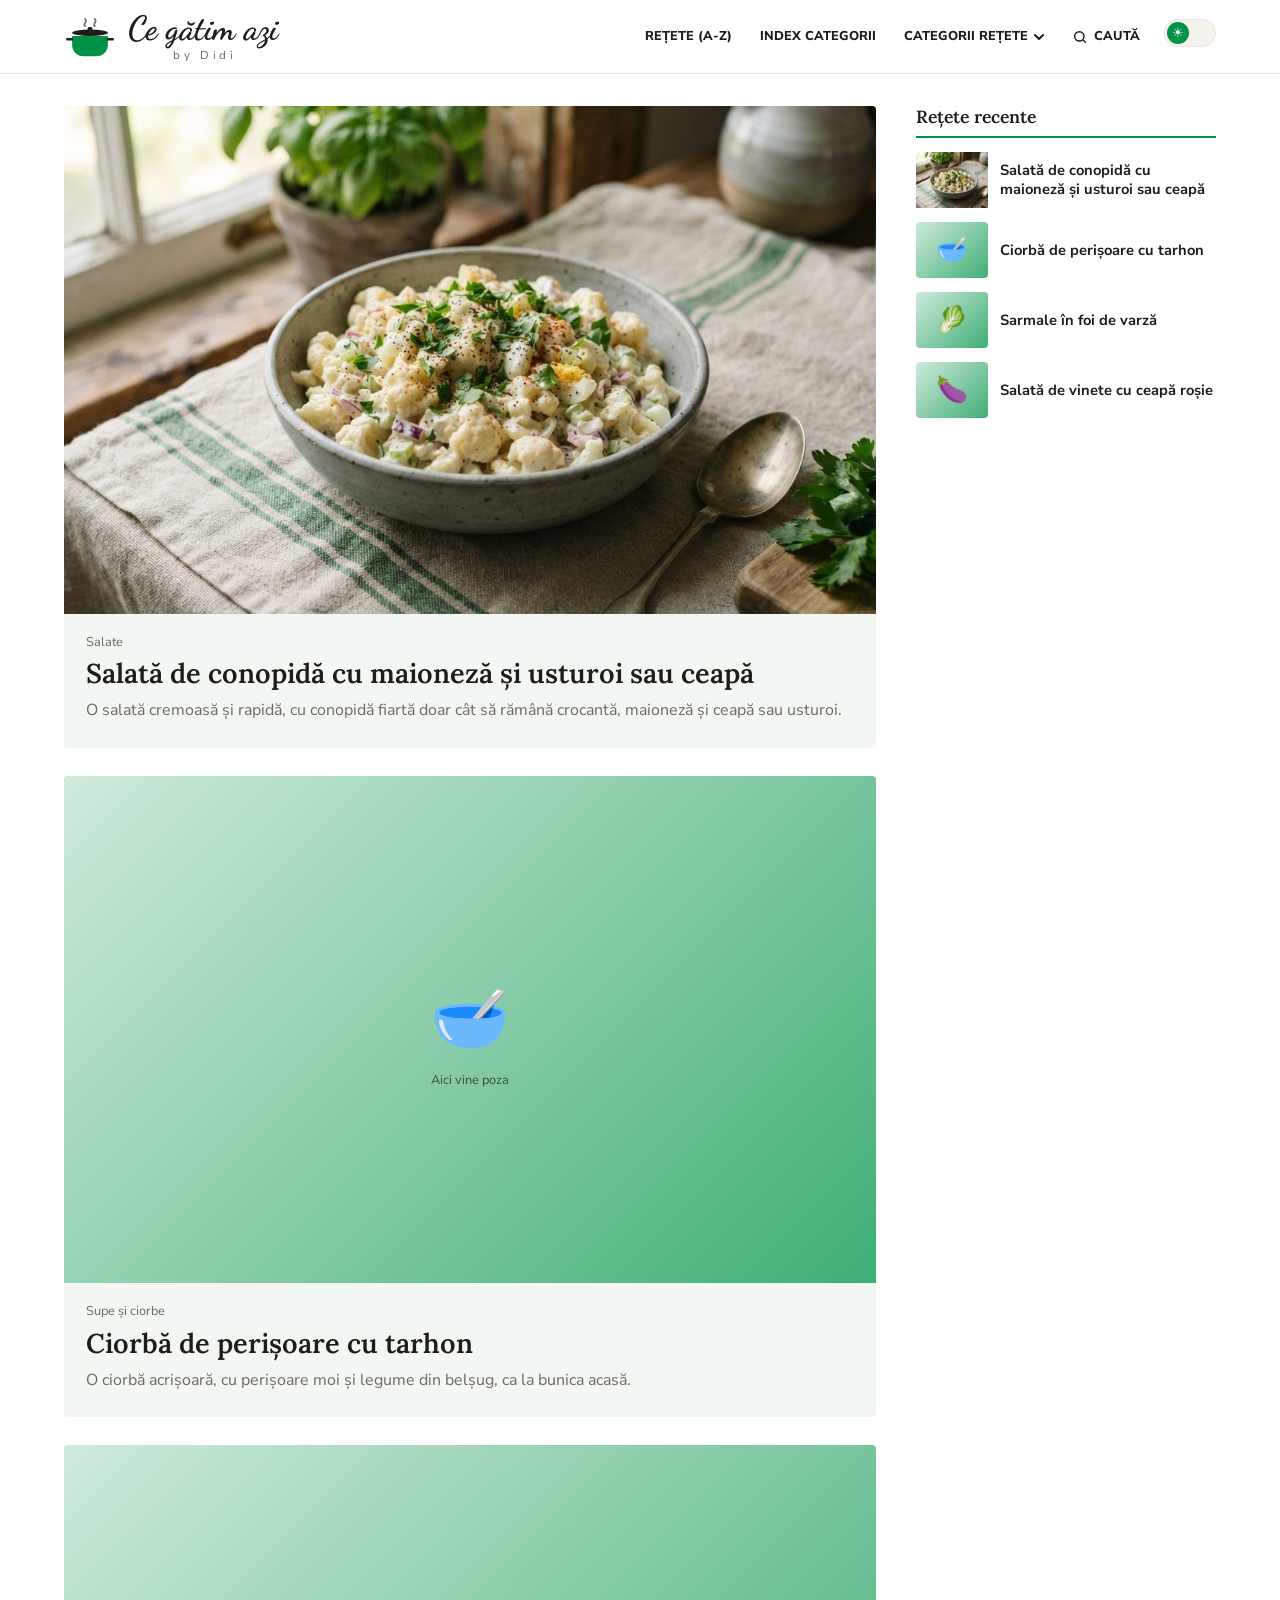
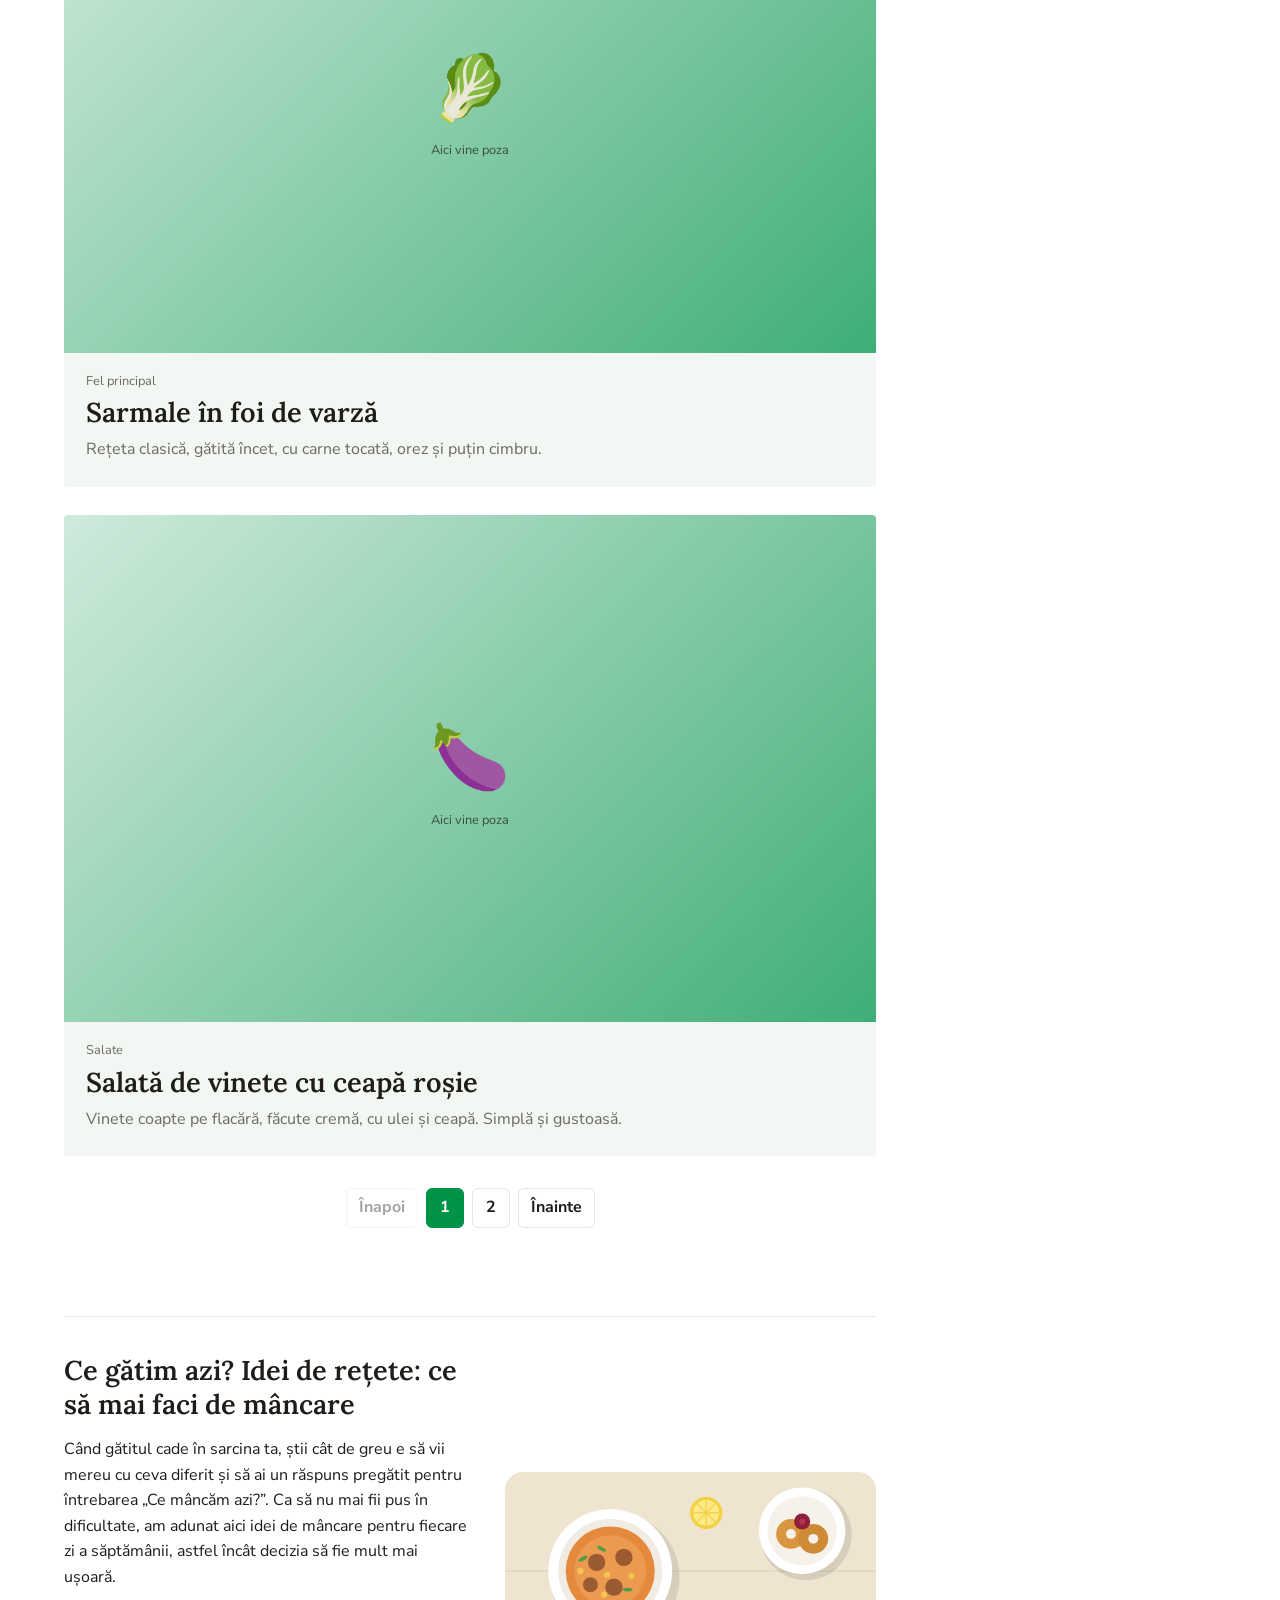
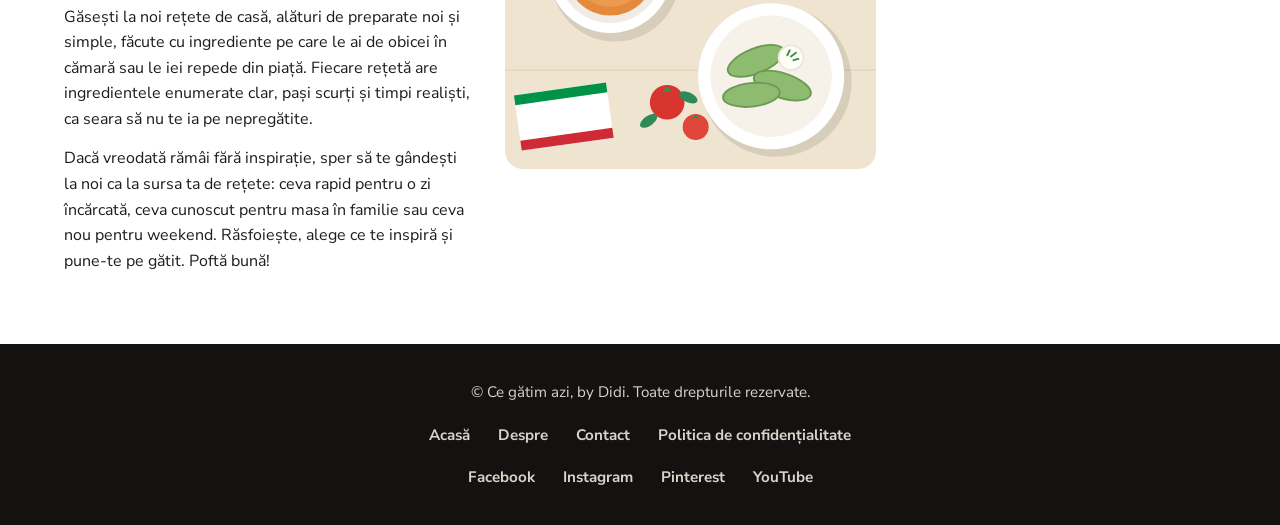
==== index.html @ f7c959ae "Add files via upload" ====
<!DOCTYPE html>
<html lang="ro">
<head>
<meta charset="utf-8">
<meta name="viewport" content="width=device-width, initial-scale=1, viewport-fit=cover">
<title>Ce gătim azi, by Didi</title>
<meta name="description" content="Rețete de casă, simple și gustoase, cu ingrediente clare și pași scurți. Ce gătim azi, by Didi.">
<!-- Google Analytics (GA4): la publicarea pe GitHub înlocuiește G-XXXXXXXXXX cu ID-ul tău și scoate comentariul.
<script async src="https://www.googletagmanager.com/gtag/js?id=G-XXXXXXXXXX"></script>
<script>window.dataLayer=window.dataLayer||[];function gtag(){dataLayer.push(arguments)}gtag('js',new Date());gtag('config','G-XXXXXXXXXX');</script>
-->
<link rel="preconnect" href="https://fonts.googleapis.com">
<link rel="preconnect" href="https://fonts.gstatic.com" crossorigin>
<link href="https://fonts.googleapis.com/css2?family=Dancing+Script:wght@700&family=Lora:wght@500;600&family=Nunito+Sans:wght@400;700;800&display=swap" rel="stylesheet">
<link rel="stylesheet" href="style.css">
</head>
<body>
<header class="site-header">
  <div class="bar">
    <a class="brand" href="#acasa" aria-label="Ce gătim azi, by Didi – acasă">
      <svg class="pot" viewBox="0 0 64 56" aria-hidden="true"><path d="M26 15c-4-3 4-5 0-9M38 15c-4-3 4-5 0-9" fill="none" stroke="var(--muted)" stroke-width="2" stroke-linecap="round"/><rect x="29" y="16" width="6" height="4" rx="2" fill="var(--ink)"/><ellipse cx="32" cy="23" rx="22" ry="4" fill="var(--ink)"/><path d="M10 27h44v11a14 14 0 0 1-14 14H24A14 14 0 0 1 10 38z" fill="var(--pot)"/><path d="M10 31H4M54 31h6" stroke="var(--ink)" stroke-width="3" stroke-linecap="round"/></svg>
      <span class="brand-text"><span class="brand-title">Ce gătim azi</span><span class="brand-by">by Didi</span></span>
    </a>
    <button class="menu-btn" id="menuBtn" aria-expanded="false" aria-controls="nav" aria-label="Deschide meniul"><svg viewBox="0 0 24 24" fill="none" stroke="currentColor" stroke-width="2" stroke-linecap="round"><path d="M4 7h16M4 12h16M4 17h16"/></svg></button>
    <nav class="nav" id="nav" aria-label="Meniu principal">
      <ul>
        <li><a href="#retete">Rețete (A-Z)</a></li>
        <li><a href="#index">Index categorii</a></li>
        <li class="has-sub">
          <button class="link" id="catBtn" aria-expanded="false" aria-controls="catSub">Categorii rețete <svg class="chev" viewBox="0 0 10 10" fill="none" stroke="currentColor" stroke-width="2" stroke-linecap="round" stroke-linejoin="round"><path d="M1 3l4 4 4-4"/></svg></button>
          <div class="sub" id="catSub"><a href="#supe">Supe și ciorbe</a><a href="#fel-principal">Fel principal</a><a href="#garnituri">Garnituri</a><a href="#salate">Salate</a><a href="#deserturi">Deserturi</a><a href="#aluaturi">Aluaturi</a></div>
        </li>
        <li><button class="link search-btn" id="searchBtn" aria-expanded="false" aria-controls="searchRow"><svg viewBox="0 0 24 24" fill="none" stroke="currentColor" stroke-width="2.2" stroke-linecap="round"><circle cx="11" cy="11" r="7"/><path d="M20 20l-3.5-3.5"/></svg>Caută</button></li>
        <li><button class="theme-btn" id="themeBtn" type="button" role="switch" aria-checked="false" aria-label="Mod întunecat"><span class="knob">☀</span></button></li>
      </ul>
    </nav>
  </div>
  <div class="search-row" id="searchRow"><form role="search" onsubmit="return false"><input type="search" id="q" placeholder="Caută o rețetă, de exemplu sarmale" aria-label="Caută o rețetă"><button type="submit">Caută</button></form></div>
</header>

<div class="wrap" id="wrap">
  <!-- INTRO -->
  <main class="view on" id="v-intro"><div>
    <section class='hero'>
      <div>
        <h2>Ce gătim azi? Idei de rețete: ce să mai faci de mâncare</h2>
        <p>Când gătitul cade în sarcina ta, știi cât de greu e să vii mereu cu ceva diferit și să ai un răspuns pregătit pentru întrebarea „Ce mâncăm azi?”. Ca să nu mai fii pus în dificultate, am adunat aici idei de mâncare pentru fiecare zi a săptămânii, astfel încât decizia să fie mult mai ușoară.</p>
        <p>Găsești la noi rețete de casă, alături de preparate noi și simple, făcute cu ingrediente pe care le ai de obicei în cămară sau le iei repede din piață. Fiecare rețetă are ingredientele enumerate clar, pași scurți și timpi realiști, ca seara să nu te ia pe nepregătite.</p>
        <p>Dacă vreodată rămâi fără inspirație, sper să te gândești la noi ca la sursa ta de rețete: ceva rapid pentru o zi încărcată, ceva cunoscut pentru masa în familie sau ceva nou pentru weekend. Răsfoiește, alege ce te inspiră și pune-te pe gătit. Poftă bună!</p>
      </div>
      <svg viewBox='0 0 600 480' role='img' aria-label='Ilustrație cu mâncare văzută de sus: ciorbă, sarmale, papanași, roșii și un șervet'>
        <rect width='600' height='480' rx='18' fill='#efe4d0'/>
        <path d='M0 160H600M0 320H600' stroke='#e2d4ba' stroke-width='2'/>
        <g transform='rotate(-8 95 395)'><rect x='20' y='350' width='150' height='90' rx='6' fill='#fff'/><rect x='20' y='350' width='150' height='16' fill='#009246'/><rect x='20' y='424' width='150' height='16' fill='#ce2b37'/></g>
        <circle cx='178' cy='170' r='104' fill='#0000001a'/><circle cx='170' cy='160' r='100' fill='#fff'/><circle cx='170' cy='160' r='84' fill='#f1ece3'/><circle cx='170' cy='160' r='72' fill='#e58a3c'/><circle cx='170' cy='160' r='58' fill='#ec9a4f'/>
        <g fill='#9a5b32'><circle cx='148' cy='146' r='14'/><circle cx='192' cy='138' r='14'/><circle cx='176' cy='186' r='14'/><circle cx='138' cy='182' r='12'/></g>
        <g fill='#f6c453'><circle cx='165' cy='166' r='5'/><circle cx='204' cy='168' r='5'/><circle cx='122' cy='160' r='5'/><circle cx='160' cy='198' r='5'/></g>
        <g fill='#4f9d4a'><ellipse cx='156' cy='124' rx='8' ry='3' transform='rotate(30 156 124)'/><ellipse cx='198' cy='190' rx='8' ry='3'/><ellipse cx='126' cy='140' rx='8' ry='3' transform='rotate(-30 126 140)'/></g>
        <circle cx='438' cy='338' r='122' fill='#0000001a'/><circle cx='430' cy='330' r='118' fill='#fff'/><circle cx='430' cy='330' r='98' fill='#f6f2ea'/>
        <g stroke='#6c9a54' stroke-width='3' fill='#8dbb70'><ellipse cx='405' cy='305' rx='48' ry='20' transform='rotate(-22 405 305)'/><ellipse cx='448' cy='345' rx='48' ry='20' transform='rotate(18 448 345)'/><ellipse cx='398' cy='360' rx='46' ry='19' transform='rotate(-6 398 360)'/></g>
        <circle cx='462' cy='300' r='20' fill='#fffdf7' stroke='#ece6da' stroke-width='3'/><path d='M456 296l4-8M462 298l8-6M466 304l8-2' stroke='#3d8b4a' stroke-width='3' stroke-linecap='round'/>
        <circle cx='486' cy='101' r='74' fill='#0000001a'/><circle cx='480' cy='95' r='70' fill='#fff'/><circle cx='480' cy='95' r='56' fill='#f6f2ea'/>
        <circle cx='462' cy='100' r='24' fill='#d9953f'/><circle cx='462' cy='100' r='8' fill='#f6f2ea'/><circle cx='498' cy='108' r='24' fill='#cf8a35'/><circle cx='498' cy='108' r='8' fill='#f6f2ea'/><circle cx='480' cy='80' r='13' fill='#8c1f3a'/><circle cx='480' cy='80' r='5' fill='#b0334f'/>
        <circle cx='325' cy='66' r='26' fill='#f4d03f'/><circle cx='325' cy='66' r='21' fill='#fbe98a'/><path d='M325 45v42M304 66h42M310 51l30 30M340 51l-30 30' stroke='#f4d03f' stroke-width='2'/>
        <circle cx='262' cy='372' r='28' fill='#d8352f'/><path d='M262 346l-8 10 8-2 8 2z' fill='#3d8b4a'/><circle cx='308' cy='412' r='21' fill='#e0463a'/><path d='M308 391l-6 8 6-2 6 2z' fill='#3d8b4a'/>
        <g fill='#2e8b57'><ellipse cx='232' cy='402' rx='16' ry='8' transform='rotate(-35 232 402)'/><ellipse cx='296' cy='364' rx='16' ry='8' transform='rotate(25 296 364)'/></g>
      </svg>
    </section>
    </div></main>

  <!-- LISTA REȚETE -->
  <main class="view" id="v-home"><div>
    <div class="cards" id="p1">
      <a class="card" href="#reteta"><div class="ph photo"><img src="img/salata-de-conopida-cu-maioneza.jpg" loading="lazy" alt="Salată de conopidă cu maioneză într-un bol ceramic, cu pătrunjel deasupra" width="1200" height="655"></div><div class="card-body"><p class="cat">Salate</p><h2>Salată de conopidă cu maioneză și usturoi sau ceapă</h2><p class="ex">O salată cremoasă și rapidă, cu conopidă fiartă doar cât să rămână crocantă, maioneză și ceapă sau usturoi.</p></div></a>
      <a class="card" href="#reteta"><div class="ph"><div>🥣<small>Aici vine poza</small></div></div><div class="card-body"><p class="cat">Supe și ciorbe</p><h2>Ciorbă de perișoare cu tarhon</h2><p class="ex">O ciorbă acrișoară, cu perișoare moi și legume din belșug, ca la bunica acasă.</p></div></a>
      <a class="card" href="#reteta"><div class="ph"><div>🥬<small>Aici vine poza</small></div></div><div class="card-body"><p class="cat">Fel principal</p><h2>Sarmale în foi de varză</h2><p class="ex">Rețeta clasică, gătită încet, cu carne tocată, orez și puțin cimbru.</p></div></a>
      <a class="card" href="#reteta"><div class="ph"><div>🍆<small>Aici vine poza</small></div></div><div class="card-body"><p class="cat">Salate</p><h2>Salată de vinete cu ceapă roșie</h2><p class="ex">Vinete coapte pe flacără, făcute cremă, cu ulei și ceapă. Simplă și gustoasă.</p></div></a>
    </div>
    <div class="cards" id="p2" hidden>
      <a class="card" href="#reteta"><div class="ph"><div>🍗<small>Aici vine poza</small></div></div><div class="card-body"><p class="cat">Fel principal</p><h2>Tocăniță de pui cu mămăliguță</h2><p class="ex">Pui fraged într-un sos gros cu ceapă și boia, servit cu mămăligă fierbinte.</p></div></a>
      <a class="card" href="#reteta"><div class="ph"><div>🎃<small>Aici vine poza</small></div></div><div class="card-body"><p class="cat">Supe și ciorbe</p><h2>Supă cremă de dovleac</h2><p class="ex">O supă fină, aurie, gata în 30 de minute, perfectă pentru zilele reci.</p></div></a>
      <a class="card" href="#reteta"><div class="ph"><div>🥔<small>Aici vine poza</small></div></div><div class="card-body"><p class="cat">Garnituri</p><h2>Cartofi la cuptor cu rozmarin</h2><p class="ex">Crocanți pe margini, moi în mijloc, cu usturoi și rozmarin proaspăt.</p></div></a>
      <a class="card" href="#reteta"><div class="ph"><div>🥧<small>Aici vine poza</small></div></div><div class="card-body"><p class="cat">Aluaturi</p><h2>Plăcintă cu mere și scorțișoară</h2><p class="ex">Aluat fraged și umplutură de mere parfumată, bună și caldă, și rece.</p></div></a>
    </div>
    <nav class="pager" id="pager" aria-label="Pagini"><button type="button" data-p="prev">Înapoi</button><button type="button" data-p="1" aria-current="page">1</button><button type="button" data-p="2">2</button><button type="button" data-p="next">Înainte</button></nav>
    </div>
  </main>

  <!-- RETETA -->
  <article class="view post" id="v-post">
    <div>
      <div class="crumbs"><a href="#acasa">Acasă</a> &rsaquo; <a href="#salate">Salate</a> &rsaquo; Salată de conopidă</div>
      <h1>Salată de conopidă cu maioneză și usturoi sau ceapă</h1>
      <figure><img src="img/salata-de-conopida-cu-maioneza.jpg" loading="lazy" alt="Salată de conopidă cu maioneză într-un bol ceramic, cu pătrunjel deasupra" width="1200" height="655"></figure>
      <p>Salata de conopidă cu maioneză e o gustare rece simplă, care se face repede din puține ingrediente și merge de la masa de zi cu zi până la cea de sărbătoare. Secretul stă într-un singur lucru: conopida se fierbe foarte puțin, ca să rămână ușor crocantă, nu moale și apoasă.</p>
      <dl class="facts">
        <div><dt>Preparare</dt><dd>15 minute</dd></div><div><dt>Gătire</dt><dd>4 minute</dd></div><div><dt>Timp total</dt><dd>20 minute</dd></div>
        <div><dt>Categorie</dt><dd>Salate</dd></div><div><dt>Bucătărie</dt><dd>Românească</dd></div><div><dt>Servire</dt><dd>6 porții</dd></div>
      </dl>
      <h2>Ingrediente pentru salata de conopidă</h2>
      <ul class="ing">
        <li><label><input type="checkbox"><span>1 conopidă medie (aproximativ 700 g)</span></label></li>
        <li><label><input type="checkbox"><span>1 ceapă roșie, sau 2-3 fire de ceapă verde, sau 2-3 căței de usturoi</span></label></li>
        <li><label><input type="checkbox"><span>2 linguri de smântână sau iaurt grecesc (opțional)</span></label></li>
        <li><label><input type="checkbox"><span>verdeață proaspătă pentru decor (pătrunjel, mărar sau arpagic)</span></label></li>
        <li><label><input type="checkbox"><span>2 lingurițe de sare pentru apa de fiert</span></label></li>
      </ul>
      <h3>Pentru maioneza de casă (aproximativ 3 linguri bune)</h3>
      <ul class="ing">
        <li><label><input type="checkbox"><span>2 gălbenușuri la temperatura camerei</span></label></li>
        <li><label><input type="checkbox"><span>2 lingurițe de muștar</span></label></li>
        <li><label><input type="checkbox"><span>150 ml de ulei</span></label></li>
        <li><label><input type="checkbox"><span>sare și piper, după gust</span></label></li>
      </ul>
      <h2>Mod de preparare</h2>
      <h3>Pregătirea conopidei</h3>
      <ol class="steps">
        <li>Împarte conopida în buchețele mici. Taie frunzele și partea lemnoasă a cotorului, apoi spală bine buchețelele sub jet de apă rece și scurge-le. Verifică printre ele, pentru că uneori se ascund insecte mici.</li>
        <li>Pune la fiert 2 litri de apă cu sarea într-o oală de aproximativ 3 litri. Când apa clocotește, adaugă conopida și fierbe-o exact 4 minute, nu mai mult.</li>
        <li>Mută imediat buchețelele într-un vas cu apă rece și câteva cuburi de gheață, ca să se oprească gătirea. După aproximativ 5 minute, scurge-le bine într-o strecurătoare. Înainte de a face salata, conopida trebuie să fie rece și bine scursă.</li>
      </ol>
      <figure><img src="img/conopida-curatata-in-bol.jpg" loading="lazy" alt="Buchețele de conopidă curățate, într-un bol ceramic" width="1200" height="805"></figure>
      <h3>Sosul și asamblarea</h3>
      <ol class="steps" start="4">
        <li>Dacă faci maioneza acasă, bate gălbenușurile cu muștarul, sare și piper. Adaugă uleiul într-un fir foarte subțire, amestecând continuu, până când sosul se leagă și devine cremos.</li>
        <li>Toacă mărunt ceapa sau usturoiul și verdeața. Amestecă maioneza cu smântâna sau iaurtul și cu ceapa ori usturoiul.</li>
        <li>Pune conopida într-un bol, adaugă sosul și amestecă ușor. Gustă și potrivește de sare și piper. Dacă preferi o textură mai fină, strivește câteva buchețele cu furculița.</li>
        <li>Presară verdeață deasupra și lasă salata la rece cel puțin 30 de minute înainte de servire.</li>
      </ol>
      <figure><img src="img/salata-de-conopida-pe-paine-neagra.jpg" loading="lazy" alt="Felii de pâine neagră cu salată de conopidă cu maioneză și pătrunjel, lângă bolul cu conopidă" width="1200" height="805"></figure>
      <h2>Sfaturi</h2>
      <ul class="tips">
        <li>Conopida are un gust pronunțat. Dacă vrei o salată mai blândă, adaugă câțiva cartofi fierți și mărunțiți.</li>
        <li>Ceapa roșie merge bine iarna, ceapa verde primăvara, iar usturoiul dă un gust mai intens.</li>
        <li>Smântâna sau iaurtul grecesc fac sosul mai ușor și mai proaspăt.</li>
        <li>Poți găti conopida și la aburi, aproximativ 7 minute, apoi o răcești la fel.</li>
        <li>Păstreaz-o la frigider, într-un vas acoperit, cel mult 2 zile.</li>
      </ul>
      <div class="share share-end"><span>Distribuie rețeta</span><a class="btn" href="#reteta" data-s="fb" target="_blank" rel="noopener">Facebook</a><a class="btn" href="#reteta" data-s="x" target="_blank" rel="noopener">X</a><a class="btn" href="#reteta" data-s="pin" target="_blank" rel="noopener">Pinterest</a><a class="btn" href="#reteta" data-s="wa" target="_blank" rel="noopener">WhatsApp</a><button class="btn" type="button" id="copyBtn">Copiază linkul</button><button class="btn" type="button" onclick="window.print()">Printează</button></div>
      <nav class="pn" aria-label="Rețete vecine"><a href="#reteta"><span class="t">🥣</span><span><small>Anterioară</small><b>Ciorbă de perișoare cu tarhon</b></span></a><a class="nx" href="#reteta"><span><small>Următoarea</small><b>Sarmale în foi de varăz</b></span><span class="t">🥬</span></a></nav>
    </div>
  </article>

  <aside aria-label="Rețete recente">
    <h3>Rețete recente</h3>
    <a class="recent" href="#reteta"><span class="t"><img src="img/salata-de-conopida-cu-maioneza.jpg" loading="lazy" alt="Salată de conopidă cu maioneză într-un bol ceramic, cu pătrunjel deasupra" width="1200" height="655"></span><b>Salată de conopidă cu maioneză și usturoi sau ceapă</b></a>
    <a class="recent" href="#reteta"><span class="t">🥣</span><b>Ciorbă de perișoare cu tarhon</b></a>
    <a class="recent" href="#reteta"><span class="t">🥬</span><b>Sarmale în foi de varză</b></a>
    <a class="recent" href="#reteta"><span class="t">🍆</span><b>Salată de vinete cu ceapă roșie</b></a>
  </aside>
</div>

<footer class="foot">
  <p>© Ce gătim azi, by Didi. Toate drepturile rezervate.</p>
  <nav aria-label="Linkuri footer"><a href="#acasa">Acasă</a><a href="#despre">Despre</a><a href="#contact">Contact</a><a href="#confidentialitate">Politica de confidențialitate</a></nav>
  <nav class="social" aria-label="Rețele sociale"><a href="https://www.facebook.com/" target="_blank" rel="noopener">Facebook</a><a href="https://www.instagram.com/" target="_blank" rel="noopener">Instagram</a><a href="https://www.pinterest.com/" target="_blank" rel="noopener">Pinterest</a><a href="https://www.youtube.com/" target="_blank" rel="noopener">YouTube</a></nav>
</footer>

<script src="app.js" defer></script>
</body>
</html>
---- style.css ----
:root{--bg:#fff;--ink:#1f1c19;--muted:#6f6962;--line:#e9e4dd;--pot:#009246;--on-pot:#ffffff;--hover:#f6f2ec;--card:#f2f7f3;--foot:#141210;--footink:#d9d3cb;color-scheme:light;box-sizing:border-box;padding-top:env(safe-area-inset-top,0px);padding-bottom:env(safe-area-inset-bottom,0px)}
@media (prefers-color-scheme:dark){:root:not([data-theme="light"]){--bg:#171513;--ink:#f1ece5;--muted:#a39c93;--line:#2e2a26;--pot:#2fbf74;--on-pot:#0b1f14;--hover:#221f1c;--card:#211e1b;--foot:#0e0d0c;color-scheme:dark}}
:root[data-theme="dark"]{--bg:#171513;--ink:#f1ece5;--muted:#a39c93;--line:#2e2a26;--pot:#2fbf74;--on-pot:#0b1f14;--hover:#221f1c;--card:#211e1b;--foot:#0e0d0c;color-scheme:dark}
html{scroll-padding-top:env(safe-area-inset-top,0px)}
*,*::before,*::after{box-sizing:inherit}
body{margin:0;background:var(--bg);color:var(--ink);font-family:"Nunito Sans",system-ui,-apple-system,"Segoe UI",Roboto,sans-serif;line-height:1.6}
body::before{content:"";position:fixed;inset:0 0 auto;height:env(safe-area-inset-top,0px);background:var(--bg);z-index:10}
a{color:inherit}
:focus-visible{outline:2px solid var(--pot);outline-offset:2px}
.site-header{position:sticky;top:env(safe-area-inset-top,0px);z-index:20;background:var(--bg);border-bottom:1px solid var(--line)}
.bar{max-width:1200px;margin:0 auto;padding:12px 24px;display:flex;align-items:center;justify-content:space-between;gap:24px}
.brand{display:flex;align-items:center;gap:12px;text-decoration:none}
.pot{width:52px;height:auto;flex:none}
.brand-text{display:flex;flex-direction:column;align-items:center;line-height:1}
.brand-title{font-family:"Dancing Script","Brush Script MT",cursive;font-weight:700;font-size:2.1rem}
.brand-by{font-size:.72rem;letter-spacing:.32em;color:var(--muted);margin-top:4px;padding-left:.32em}
.nav{display:flex;align-items:center}
.nav ul{list-style:none;margin:0;padding:0;display:flex;align-items:center;gap:4px}
.nav a,.nav button.link{font:inherit;font-weight:800;font-size:.8rem;text-transform:uppercase;color:var(--ink);background:none;border:0;cursor:pointer;text-decoration:none;padding:10px 12px;border-radius:6px;display:inline-flex;align-items:center;gap:6px}
.nav a:hover,.nav button.link:hover{background:var(--hover)}
.chev{width:10px;height:10px}
[aria-expanded="true"]>.chev{transform:rotate(180deg)}
.has-sub{position:relative}
.sub{position:absolute;top:calc(100% + 6px);left:0;min-width:220px;background:var(--bg);border:1px solid var(--line);border-radius:8px;padding:6px;box-shadow:0 8px 24px rgba(0,0,0,.12);display:none}
.sub.open{display:block}
.sub a{display:flex;text-transform:none;font-weight:700;font-size:.95rem;width:100%}
.search-btn svg{width:16px;height:16px}
.theme-btn{position:relative;width:52px;height:28px;padding:0;margin-left:8px;border-radius:14px;border:1px solid var(--line);background:var(--hover);cursor:pointer}
.theme-btn .knob{position:absolute;top:2px;left:2px;width:22px;height:22px;border-radius:50%;background:var(--pot);color:var(--on-pot);font-size:13px;line-height:22px;text-align:center;transition:transform .15s ease}
.theme-btn[aria-checked="true"] .knob{transform:translateX(24px)}
@media (prefers-reduced-motion:reduce){.theme-btn .knob{transition:none}}
.menu-btn{display:none;background:none;border:1px solid var(--line);border-radius:8px;padding:9px 10px;cursor:pointer;color:var(--ink)}
.menu-btn svg{width:22px;height:22px;display:block}
.search-row{display:none;border-top:1px solid var(--line)}
.search-row.open{display:block}
.search-row form{max-width:1200px;margin:0 auto;padding:12px 24px;display:flex;gap:10px}
.search-row input{flex:1;font:inherit;padding:11px 14px;border:1px solid var(--line);border-radius:8px;background:var(--bg);color:var(--ink)}
.search-row button{font:inherit;font-weight:800;border:0;border-radius:8px;padding:0 18px;background:var(--pot);color:var(--on-pot);cursor:pointer}

.wrap{max-width:1200px;margin:0 auto;padding:32px 24px 56px;display:grid;grid-template-columns:minmax(0,1fr) 300px;gap:40px}
.view{display:none}.view.on{display:contents}
h1,h2,h3{font-family:Lora,Georgia,serif;font-weight:600;line-height:1.25}
.cards{display:flex;flex-direction:column;gap:28px}
.card{background:var(--card);border-radius:4px;overflow:hidden;text-decoration:none;display:block}
.ph{aspect-ratio:16/10;display:grid;place-items:center;font-size:4rem;background:linear-gradient(135deg,#cfeadb,#3fae76)}
.ph small{display:block;font-size:.8rem;color:#1f1c19;text-align:center;opacity:.7}
.card-body{padding:18px 22px 24px}
.cat{font-size:.8rem;color:var(--muted);margin:0}
.card h2{font-size:1.7rem;margin:4px 0 8px}
.card p.ex{margin:0;color:var(--muted)}
.pager{display:flex;gap:8px;justify-content:center;margin-top:8px}
.pager{margin-top:32px}
.pager button{font:inherit;font-weight:700;min-width:38px;padding:6px 12px;border:1px solid var(--line);background:var(--bg);color:var(--ink);border-radius:6px;cursor:pointer}
.pager button:hover:not(:disabled){background:var(--hover)}
.pager button[aria-current="page"]{background:var(--pot);color:var(--on-pot);border-color:var(--pot)}
.pager button:disabled{opacity:.4;cursor:default}
.cards[hidden]{display:none}

aside h3{font-size:1.1rem;margin:0 0 14px;padding-bottom:8px;border-bottom:2px solid var(--pot)}
.recent{display:flex;gap:12px;align-items:center;text-decoration:none;margin-bottom:14px}
.recent .t{width:72px;height:56px;flex:none;border-radius:4px;display:grid;place-items:center;font-size:1.6rem;background:linear-gradient(135deg,#cfeadb,#3fae76)}
.recent b{font-size:.92rem;line-height:1.3}

#v-home>div{grid-column:1;grid-row:1}#v-intro>div{grid-column:1;grid-row:2}aside{grid-column:2;grid-row:1/span 2}
.hero{display:grid;grid-template-columns:1.1fr 1fr;gap:32px;align-items:center;border-top:1px solid var(--line);padding-top:36px;margin-top:48px}
.hero h2{font-size:1.7rem;margin:0 0 16px}
.hero p{max-width:62ch;margin:0 0 14px}
.hero .lead{font-size:1.15rem}
.hero svg{width:100%;height:auto;display:block;border-radius:18px}
.hero .btn{padding:11px 20px;font-size:.95rem;margin-top:6px}
@media (max-width:900px){.hero{grid-template-columns:1fr}aside{grid-column:1;grid-row:auto}}
.shot{aspect-ratio:3/2;background:var(--hover);border:1px dashed var(--line);border-radius:6px;display:grid;place-items:center;color:var(--muted);font-size:.9rem;text-align:center;padding:16px}
.shot.wide{aspect-ratio:16/10}
.post figure{margin:22px 0}
.post figcaption{font-size:.85rem;color:var(--muted);margin-top:6px}
.tips{padding-left:20px}.tips li{margin:8px 0}
.post figure img{width:100%;height:auto;display:block;border-radius:6px}
.ph.photo{display:block;background:none}.ph.photo img,.recent .t img{width:100%;height:100%;object-fit:cover;display:block}
.crumbs{font-size:.8rem;color:var(--muted);margin-bottom:12px}
.crumbs a{text-decoration:none}
.post h1{font-size:2rem;margin:0 0 18px}
.share{display:flex;flex-wrap:wrap;align-items:center;gap:8px;margin:18px 0}
.share span{font-weight:800;font-size:.8rem;margin-right:4px}
.btn{font:inherit;font-weight:700;font-size:.85rem;border:1px solid var(--line);background:var(--bg);color:var(--ink);padding:7px 12px;border-radius:6px;cursor:pointer}
.btn:hover{background:var(--hover)}
.btn.main{background:var(--pot);border-color:var(--pot);color:var(--on-pot)}
a.btn{text-decoration:none;display:inline-block}
.share-end{border-top:1px solid var(--line);padding-top:24px;margin-top:36px}
.pn{display:flex;justify-content:space-between;gap:16px;border-top:1px solid var(--line);border-bottom:1px solid var(--line);padding:20px 0;margin-top:20px}
.pn a{display:flex;align-items:center;gap:14px;text-decoration:none;min-width:0;flex:1}
.pn .nx{justify-content:flex-end;text-align:right}
.pn small{display:block;font-size:.8rem;color:var(--muted);font-weight:800}
.pn b{font-family:Lora,Georgia,serif;font-weight:500;font-size:.95rem;line-height:1.3}
.pn .t{width:74px;height:74px;flex:none;border-radius:4px;display:grid;place-items:center;font-size:1.8rem;background:linear-gradient(135deg,#cfeadb,#3fae76)}
@media (max-width:560px){.pn{flex-direction:column}.pn .nx{justify-content:flex-start;text-align:left;flex-direction:row-reverse}}
.facts{display:grid;grid-template-columns:repeat(3,1fr);gap:16px 12px;border:1px solid var(--line);border-radius:8px;padding:20px;margin:24px 0;text-align:center}
.facts dt{font-size:.75rem;color:var(--muted)}
.facts dd{margin:2px 0 0;font-weight:800}
.post h2{font-size:1.3rem;margin:32px 0 12px}
.post h3{font-size:1.05rem;margin:20px 0 8px}
.ing{list-style:none;padding:0;margin:0}
.ing li{margin:6px 0}
.ing input{margin-right:8px;accent-color:var(--pot)}
.ing input:checked+span{text-decoration:line-through;color:var(--muted)}
.steps{padding-left:22px}.steps li{margin:10px 0}
.nutri{border:1px solid var(--line);border-radius:6px;padding:12px 16px;font-size:.9rem;color:var(--muted)}

.foot{background:var(--foot);color:var(--footink);text-align:center;padding:36px 24px calc(36px + env(safe-area-inset-bottom,0px))}
.foot p{margin:0 0 18px;font-size:.95rem}
.foot nav{display:flex;flex-wrap:wrap;justify-content:center;gap:12px 28px;margin-bottom:18px}
.foot nav a{font-weight:700;text-decoration:none;font-size:.95rem}
.foot nav a:hover{color:var(--pot)}
.foot .social{margin-bottom:0}

@media (max-width:900px){
.menu-btn{display:block}
.nav{display:none;position:absolute;left:0;right:0;top:100%;background:var(--bg);border-bottom:1px solid var(--line);padding:8px 16px 16px;flex-direction:column;align-items:stretch}
.nav.open{display:flex}.nav ul{flex-direction:column;align-items:stretch}
.nav a,.nav button.link{width:100%;justify-content:space-between;padding:14px 10px}
.sub{position:static;box-shadow:none;border:0;padding:0 0 0 12px}
.brand-title{font-size:1.8rem}.pot{width:44px}
.wrap{grid-template-columns:1fr}
.facts{grid-template-columns:repeat(2,1fr)}
}
@media print{.site-header,.foot,aside,.share,.pn{display:none}.wrap{display:block}}
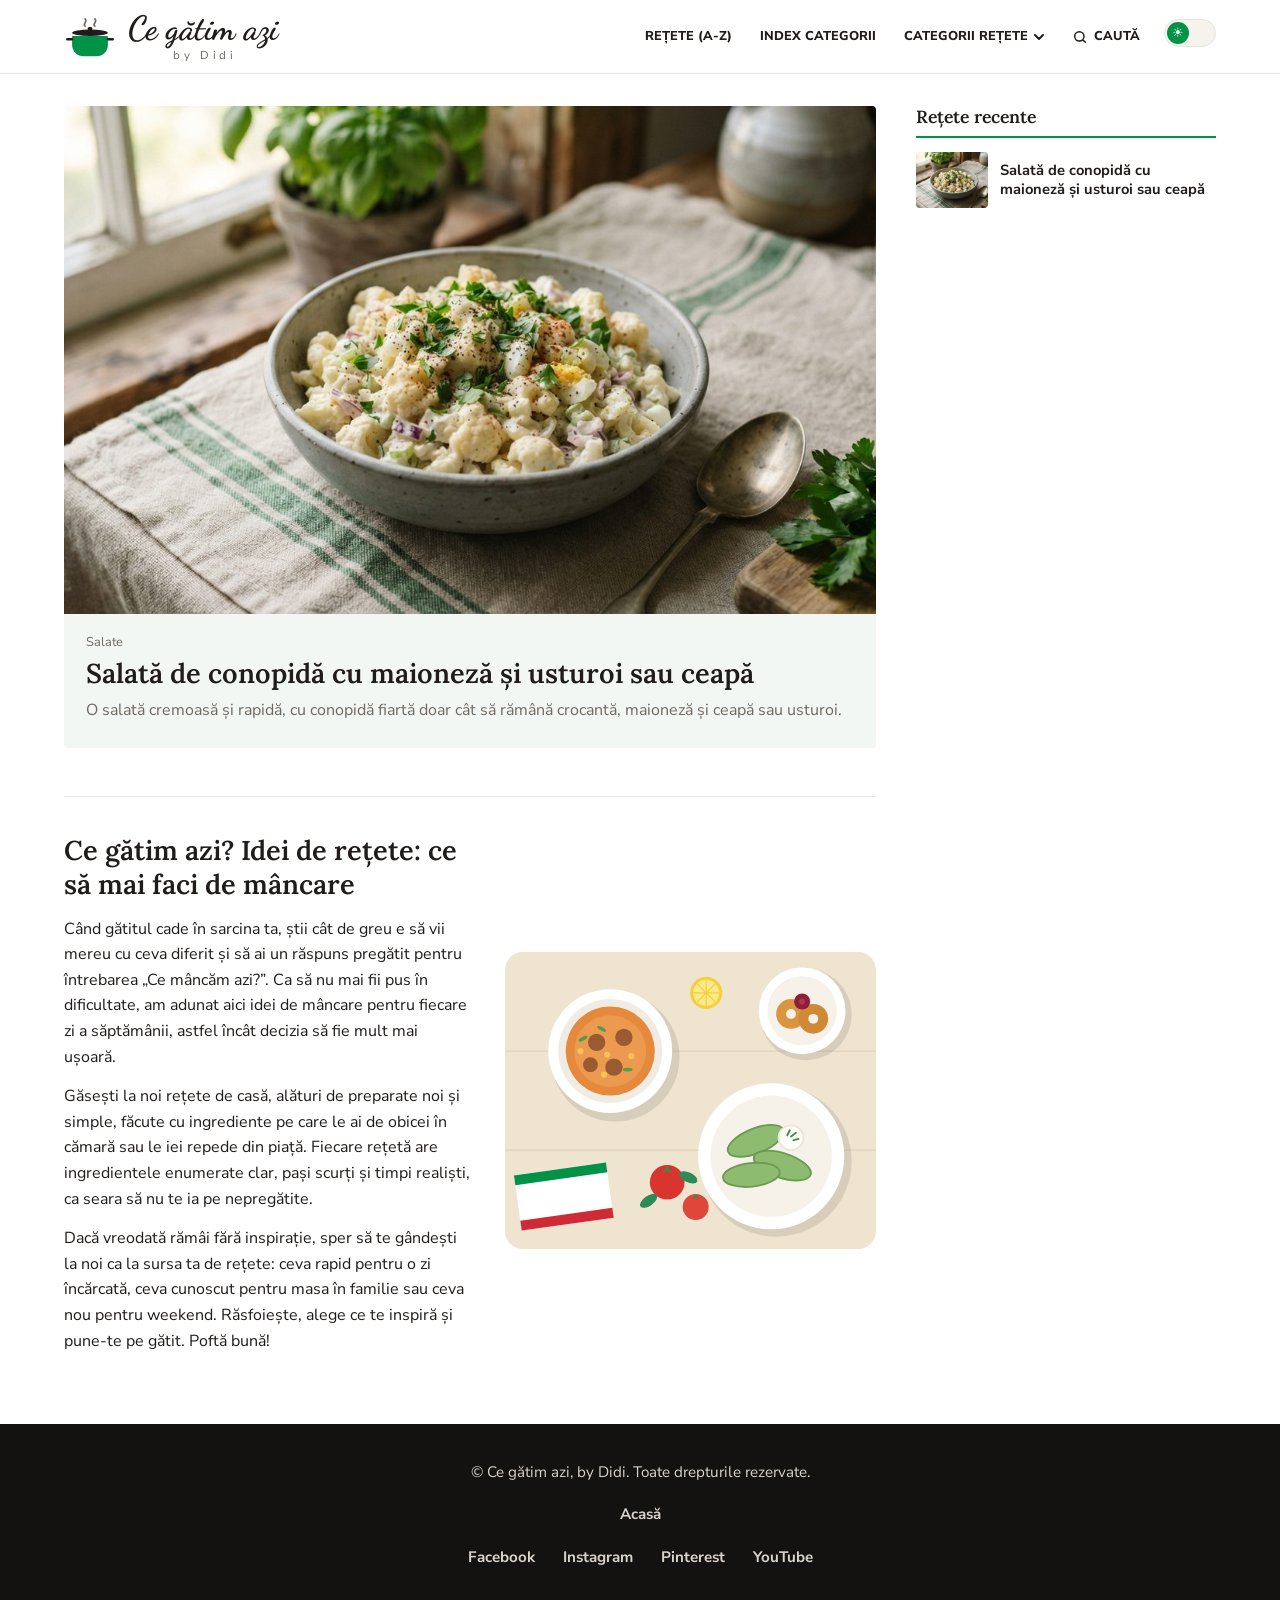
==== commit 5701eba3: "Add files via upload" ====
--- a/index.html
+++ b/index.html
@@ -5,43 +5,46 @@
 <meta name="viewport" content="width=device-width, initial-scale=1, viewport-fit=cover">
 <title>Ce gătim azi, by Didi</title>
 <meta name="description" content="Rețete de casă, simple și gustoase, cu ingrediente clare și pași scurți. Ce gătim azi, by Didi.">
+<link rel="canonical" href="https://didiyum.github.io/">
 <!-- Google Analytics (GA4): la publicarea pe GitHub înlocuiește G-XXXXXXXXXX cu ID-ul tău și scoate comentariul.
 <script async src="https://www.googletagmanager.com/gtag/js?id=G-XXXXXXXXXX"></script>
 <script>window.dataLayer=window.dataLayer||[];function gtag(){dataLayer.push(arguments)}gtag('js',new Date());gtag('config','G-XXXXXXXXXX');</script>
 -->
+<script>try{var t=localStorage.getItem("theme");if(t)document.documentElement.setAttribute("data-theme",t)}catch(e){}</script>
 <link rel="preconnect" href="https://fonts.googleapis.com">
 <link rel="preconnect" href="https://fonts.gstatic.com" crossorigin>
 <link href="https://fonts.googleapis.com/css2?family=Dancing+Script:wght@700&family=Lora:wght@500;600&family=Nunito+Sans:wght@400;700;800&display=swap" rel="stylesheet">
-<link rel="stylesheet" href="style.css">
+<link rel="stylesheet" href="/style.css">
 </head>
 <body>
 <header class="site-header">
   <div class="bar">
-    <a class="brand" href="#acasa" aria-label="Ce gătim azi, by Didi – acasă">
+    <a class="brand" href="/" aria-label="Ce gătim azi, by Didi – acasă">
       <svg class="pot" viewBox="0 0 64 56" aria-hidden="true"><path d="M26 15c-4-3 4-5 0-9M38 15c-4-3 4-5 0-9" fill="none" stroke="var(--muted)" stroke-width="2" stroke-linecap="round"/><rect x="29" y="16" width="6" height="4" rx="2" fill="var(--ink)"/><ellipse cx="32" cy="23" rx="22" ry="4" fill="var(--ink)"/><path d="M10 27h44v11a14 14 0 0 1-14 14H24A14 14 0 0 1 10 38z" fill="var(--pot)"/><path d="M10 31H4M54 31h6" stroke="var(--ink)" stroke-width="3" stroke-linecap="round"/></svg>
       <span class="brand-text"><span class="brand-title">Ce gătim azi</span><span class="brand-by">by Didi</span></span>
     </a>
     <button class="menu-btn" id="menuBtn" aria-expanded="false" aria-controls="nav" aria-label="Deschide meniul"><svg viewBox="0 0 24 24" fill="none" stroke="currentColor" stroke-width="2" stroke-linecap="round"><path d="M4 7h16M4 12h16M4 17h16"/></svg></button>
     <nav class="nav" id="nav" aria-label="Meniu principal">
       <ul>
-        <li><a href="#retete">Rețete (A-Z)</a></li>
-        <li><a href="#index">Index categorii</a></li>
+        <li><a href="/">Rețete (A-Z)</a></li>
+        <li><a href="/">Index categorii</a></li>
         <li class="has-sub">
           <button class="link" id="catBtn" aria-expanded="false" aria-controls="catSub">Categorii rețete <svg class="chev" viewBox="0 0 10 10" fill="none" stroke="currentColor" stroke-width="2" stroke-linecap="round" stroke-linejoin="round"><path d="M1 3l4 4 4-4"/></svg></button>
-          <div class="sub" id="catSub"><a href="#supe">Supe și ciorbe</a><a href="#fel-principal">Fel principal</a><a href="#garnituri">Garnituri</a><a href="#salate">Salate</a><a href="#deserturi">Deserturi</a><a href="#aluaturi">Aluaturi</a></div>
+          <div class="sub" id="catSub"><a href="/">Supe și ciorbe</a><a href="/">Fel principal</a><a href="/">Garnituri</a><a href="/">Salate</a><a href="/">Deserturi</a><a href="/">Aluaturi</a></div>
         </li>
         <li><button class="link search-btn" id="searchBtn" aria-expanded="false" aria-controls="searchRow"><svg viewBox="0 0 24 24" fill="none" stroke="currentColor" stroke-width="2.2" stroke-linecap="round"><circle cx="11" cy="11" r="7"/><path d="M20 20l-3.5-3.5"/></svg>Caută</button></li>
         <li><button class="theme-btn" id="themeBtn" type="button" role="switch" aria-checked="false" aria-label="Mod întunecat"><span class="knob">☀</span></button></li>
       </ul>
     </nav>
   </div>
-  <div class="search-row" id="searchRow"><form role="search" onsubmit="return false"><input type="search" id="q" placeholder="Caută o rețetă, de exemplu sarmale" aria-label="Caută o rețetă"><button type="submit">Caută</button></form></div>
+  <div class="search-row" id="searchRow"><form role="search" id="searchForm"><input type="search" id="q" placeholder="Caută o rețetă, de exemplu sarmale" aria-label="Caută o rețetă"><button type="submit">Caută</button></form></div>
 </header>
-
 <div class="wrap" id="wrap">
-  <!-- INTRO -->
-  <main class="view on" id="v-intro"><div>
-    <section class='hero'>
+<main>
+  <p class="resinfo" id="resinfo" hidden></p>
+  <div class="cards" id="cards"></div>
+  <nav class="pager" id="pager" aria-label="Pagini" hidden></nav>
+  <section class='hero'>
       <div>
         <h2>Ce gătim azi? Idei de rețete: ce să mai faci de mâncare</h2>
         <p>Când gătitul cade în sarcina ta, știi cât de greu e să vii mereu cu ceva diferit și să ai un răspuns pregătit pentru întrebarea „Ce mâncăm azi?”. Ca să nu mai fii pus în dificultate, am adunat aici idei de mâncare pentru fiecare zi a săptămânii, astfel încât decizia să fie mult mai ușoară.</p>
@@ -66,96 +69,15 @@
         <g fill='#2e8b57'><ellipse cx='232' cy='402' rx='16' ry='8' transform='rotate(-35 232 402)'/><ellipse cx='296' cy='364' rx='16' ry='8' transform='rotate(25 296 364)'/></g>
       </svg>
     </section>
-    </div></main>
-
-  <!-- LISTA REȚETE -->
-  <main class="view" id="v-home"><div>
-    <div class="cards" id="p1">
-      <a class="card" href="#reteta"><div class="ph photo"><img src="img/salata-de-conopida-cu-maioneza.jpg" loading="lazy" alt="Salată de conopidă cu maioneză într-un bol ceramic, cu pătrunjel deasupra" width="1200" height="655"></div><div class="card-body"><p class="cat">Salate</p><h2>Salată de conopidă cu maioneză și usturoi sau ceapă</h2><p class="ex">O salată cremoasă și rapidă, cu conopidă fiartă doar cât să rămână crocantă, maioneză și ceapă sau usturoi.</p></div></a>
-      <a class="card" href="#reteta"><div class="ph"><div>🥣<small>Aici vine poza</small></div></div><div class="card-body"><p class="cat">Supe și ciorbe</p><h2>Ciorbă de perișoare cu tarhon</h2><p class="ex">O ciorbă acrișoară, cu perișoare moi și legume din belșug, ca la bunica acasă.</p></div></a>
-      <a class="card" href="#reteta"><div class="ph"><div>🥬<small>Aici vine poza</small></div></div><div class="card-body"><p class="cat">Fel principal</p><h2>Sarmale în foi de varză</h2><p class="ex">Rețeta clasică, gătită încet, cu carne tocată, orez și puțin cimbru.</p></div></a>
-      <a class="card" href="#reteta"><div class="ph"><div>🍆<small>Aici vine poza</small></div></div><div class="card-body"><p class="cat">Salate</p><h2>Salată de vinete cu ceapă roșie</h2><p class="ex">Vinete coapte pe flacără, făcute cremă, cu ulei și ceapă. Simplă și gustoasă.</p></div></a>
-    </div>
-    <div class="cards" id="p2" hidden>
-      <a class="card" href="#reteta"><div class="ph"><div>🍗<small>Aici vine poza</small></div></div><div class="card-body"><p class="cat">Fel principal</p><h2>Tocăniță de pui cu mămăliguță</h2><p class="ex">Pui fraged într-un sos gros cu ceapă și boia, servit cu mămăligă fierbinte.</p></div></a>
-      <a class="card" href="#reteta"><div class="ph"><div>🎃<small>Aici vine poza</small></div></div><div class="card-body"><p class="cat">Supe și ciorbe</p><h2>Supă cremă de dovleac</h2><p class="ex">O supă fină, aurie, gata în 30 de minute, perfectă pentru zilele reci.</p></div></a>
-      <a class="card" href="#reteta"><div class="ph"><div>🥔<small>Aici vine poza</small></div></div><div class="card-body"><p class="cat">Garnituri</p><h2>Cartofi la cuptor cu rozmarin</h2><p class="ex">Crocanți pe margini, moi în mijloc, cu usturoi și rozmarin proaspăt.</p></div></a>
-      <a class="card" href="#reteta"><div class="ph"><div>🥧<small>Aici vine poza</small></div></div><div class="card-body"><p class="cat">Aluaturi</p><h2>Plăcintă cu mere și scorțișoară</h2><p class="ex">Aluat fraged și umplutură de mere parfumată, bună și caldă, și rece.</p></div></a>
-    </div>
-    <nav class="pager" id="pager" aria-label="Pagini"><button type="button" data-p="prev">Înapoi</button><button type="button" data-p="1" aria-current="page">1</button><button type="button" data-p="2">2</button><button type="button" data-p="next">Înainte</button></nav>
-    </div>
-  </main>
-
-  <!-- RETETA -->
-  <article class="view post" id="v-post">
-    <div>
-      <div class="crumbs"><a href="#acasa">Acasă</a> &rsaquo; <a href="#salate">Salate</a> &rsaquo; Salată de conopidă</div>
-      <h1>Salată de conopidă cu maioneză și usturoi sau ceapă</h1>
-      <figure><img src="img/salata-de-conopida-cu-maioneza.jpg" loading="lazy" alt="Salată de conopidă cu maioneză într-un bol ceramic, cu pătrunjel deasupra" width="1200" height="655"></figure>
-      <p>Salata de conopidă cu maioneză e o gustare rece simplă, care se face repede din puține ingrediente și merge de la masa de zi cu zi până la cea de sărbătoare. Secretul stă într-un singur lucru: conopida se fierbe foarte puțin, ca să rămână ușor crocantă, nu moale și apoasă.</p>
-      <dl class="facts">
-        <div><dt>Preparare</dt><dd>15 minute</dd></div><div><dt>Gătire</dt><dd>4 minute</dd></div><div><dt>Timp total</dt><dd>20 minute</dd></div>
-        <div><dt>Categorie</dt><dd>Salate</dd></div><div><dt>Bucătărie</dt><dd>Românească</dd></div><div><dt>Servire</dt><dd>6 porții</dd></div>
-      </dl>
-      <h2>Ingrediente pentru salata de conopidă</h2>
-      <ul class="ing">
-        <li><label><input type="checkbox"><span>1 conopidă medie (aproximativ 700 g)</span></label></li>
-        <li><label><input type="checkbox"><span>1 ceapă roșie, sau 2-3 fire de ceapă verde, sau 2-3 căței de usturoi</span></label></li>
-        <li><label><input type="checkbox"><span>2 linguri de smântână sau iaurt grecesc (opțional)</span></label></li>
-        <li><label><input type="checkbox"><span>verdeață proaspătă pentru decor (pătrunjel, mărar sau arpagic)</span></label></li>
-        <li><label><input type="checkbox"><span>2 lingurițe de sare pentru apa de fiert</span></label></li>
-      </ul>
-      <h3>Pentru maioneza de casă (aproximativ 3 linguri bune)</h3>
-      <ul class="ing">
-        <li><label><input type="checkbox"><span>2 gălbenușuri la temperatura camerei</span></label></li>
-        <li><label><input type="checkbox"><span>2 lingurițe de muștar</span></label></li>
-        <li><label><input type="checkbox"><span>150 ml de ulei</span></label></li>
-        <li><label><input type="checkbox"><span>sare și piper, după gust</span></label></li>
-      </ul>
-      <h2>Mod de preparare</h2>
-      <h3>Pregătirea conopidei</h3>
-      <ol class="steps">
-        <li>Împarte conopida în buchețele mici. Taie frunzele și partea lemnoasă a cotorului, apoi spală bine buchețelele sub jet de apă rece și scurge-le. Verifică printre ele, pentru că uneori se ascund insecte mici.</li>
-        <li>Pune la fiert 2 litri de apă cu sarea într-o oală de aproximativ 3 litri. Când apa clocotește, adaugă conopida și fierbe-o exact 4 minute, nu mai mult.</li>
-        <li>Mută imediat buchețelele într-un vas cu apă rece și câteva cuburi de gheață, ca să se oprească gătirea. După aproximativ 5 minute, scurge-le bine într-o strecurătoare. Înainte de a face salata, conopida trebuie să fie rece și bine scursă.</li>
-      </ol>
-      <figure><img src="img/conopida-curatata-in-bol.jpg" loading="lazy" alt="Buchețele de conopidă curățate, într-un bol ceramic" width="1200" height="805"></figure>
-      <h3>Sosul și asamblarea</h3>
-      <ol class="steps" start="4">
-        <li>Dacă faci maioneza acasă, bate gălbenușurile cu muștarul, sare și piper. Adaugă uleiul într-un fir foarte subțire, amestecând continuu, până când sosul se leagă și devine cremos.</li>
-        <li>Toacă mărunt ceapa sau usturoiul și verdeața. Amestecă maioneza cu smântâna sau iaurtul și cu ceapa ori usturoiul.</li>
-        <li>Pune conopida într-un bol, adaugă sosul și amestecă ușor. Gustă și potrivește de sare și piper. Dacă preferi o textură mai fină, strivește câteva buchețele cu furculița.</li>
-        <li>Presară verdeață deasupra și lasă salata la rece cel puțin 30 de minute înainte de servire.</li>
-      </ol>
-      <figure><img src="img/salata-de-conopida-pe-paine-neagra.jpg" loading="lazy" alt="Felii de pâine neagră cu salată de conopidă cu maioneză și pătrunjel, lângă bolul cu conopidă" width="1200" height="805"></figure>
-      <h2>Sfaturi</h2>
-      <ul class="tips">
-        <li>Conopida are un gust pronunțat. Dacă vrei o salată mai blândă, adaugă câțiva cartofi fierți și mărunțiți.</li>
-        <li>Ceapa roșie merge bine iarna, ceapa verde primăvara, iar usturoiul dă un gust mai intens.</li>
-        <li>Smântâna sau iaurtul grecesc fac sosul mai ușor și mai proaspăt.</li>
-        <li>Poți găti conopida și la aburi, aproximativ 7 minute, apoi o răcești la fel.</li>
-        <li>Păstreaz-o la frigider, într-un vas acoperit, cel mult 2 zile.</li>
-      </ul>
-      <div class="share share-end"><span>Distribuie rețeta</span><a class="btn" href="#reteta" data-s="fb" target="_blank" rel="noopener">Facebook</a><a class="btn" href="#reteta" data-s="x" target="_blank" rel="noopener">X</a><a class="btn" href="#reteta" data-s="pin" target="_blank" rel="noopener">Pinterest</a><a class="btn" href="#reteta" data-s="wa" target="_blank" rel="noopener">WhatsApp</a><button class="btn" type="button" id="copyBtn">Copiază linkul</button><button class="btn" type="button" onclick="window.print()">Printează</button></div>
-      <nav class="pn" aria-label="Rețete vecine"><a href="#reteta"><span class="t">🥣</span><span><small>Anterioară</small><b>Ciorbă de perișoare cu tarhon</b></span></a><a class="nx" href="#reteta"><span><small>Următoarea</small><b>Sarmale în foi de varăz</b></span><span class="t">🥬</span></a></nav>
-    </div>
-  </article>
-
-  <aside aria-label="Rețete recente">
-    <h3>Rețete recente</h3>
-    <a class="recent" href="#reteta"><span class="t"><img src="img/salata-de-conopida-cu-maioneza.jpg" loading="lazy" alt="Salată de conopidă cu maioneză într-un bol ceramic, cu pătrunjel deasupra" width="1200" height="655"></span><b>Salată de conopidă cu maioneză și usturoi sau ceapă</b></a>
-    <a class="recent" href="#reteta"><span class="t">🥣</span><b>Ciorbă de perișoare cu tarhon</b></a>
-    <a class="recent" href="#reteta"><span class="t">🥬</span><b>Sarmale în foi de varză</b></a>
-    <a class="recent" href="#reteta"><span class="t">🍆</span><b>Salată de vinete cu ceapă roșie</b></a>
-  </aside>
+</main>
+<aside aria-label="Rețete recente"><h3>Rețete recente</h3><div id="recent"></div></aside>
 </div>
-
 <footer class="foot">
   <p>© Ce gătim azi, by Didi. Toate drepturile rezervate.</p>
-  <nav aria-label="Linkuri footer"><a href="#acasa">Acasă</a><a href="#despre">Despre</a><a href="#contact">Contact</a><a href="#confidentialitate">Politica de confidențialitate</a></nav>
+  <nav aria-label="Linkuri footer"><a href="/">Acasă</a></nav>
   <nav class="social" aria-label="Rețele sociale"><a href="https://www.facebook.com/" target="_blank" rel="noopener">Facebook</a><a href="https://www.instagram.com/" target="_blank" rel="noopener">Instagram</a><a href="https://www.pinterest.com/" target="_blank" rel="noopener">Pinterest</a><a href="https://www.youtube.com/" target="_blank" rel="noopener">YouTube</a></nav>
 </footer>
-
-<script src="app.js" defer></script>
+<script src="/recipes.js"></script>
+<script src="/app.js" defer></script>
 </body>
 </html>
--- a/style.css
+++ b/style.css
@@ -38,7 +38,6 @@
 .search-row button{font:inherit;font-weight:800;border:0;border-radius:8px;padding:0 18px;background:var(--pot);color:var(--on-pot);cursor:pointer}
 
 .wrap{max-width:1200px;margin:0 auto;padding:32px 24px 56px;display:grid;grid-template-columns:minmax(0,1fr) 300px;gap:40px}
-.view{display:none}.view.on{display:contents}
 h1,h2,h3{font-family:Lora,Georgia,serif;font-weight:600;line-height:1.25}
 .cards{display:flex;flex-direction:column;gap:28px}
 .card{background:var(--card);border-radius:4px;overflow:hidden;text-decoration:none;display:block}
@@ -61,7 +60,7 @@
 .recent .t{width:72px;height:56px;flex:none;border-radius:4px;display:grid;place-items:center;font-size:1.6rem;background:linear-gradient(135deg,#cfeadb,#3fae76)}
 .recent b{font-size:.92rem;line-height:1.3}
 
-#v-home>div{grid-column:1;grid-row:1}#v-intro>div{grid-column:1;grid-row:2}aside{grid-column:2;grid-row:1/span 2}
+.wrap>main,.wrap>article{grid-column:1;min-width:0}aside{grid-column:2}
 .hero{display:grid;grid-template-columns:1.1fr 1fr;gap:32px;align-items:center;border-top:1px solid var(--line);padding-top:36px;margin-top:48px}
 .hero h2{font-size:1.7rem;margin:0 0 16px}
 .hero p{max-width:62ch;margin:0 0 14px}
@@ -123,3 +122,8 @@
 .facts{grid-template-columns:repeat(2,1fr)}
 }
 @media print{.site-header,.foot,aside,.share,.pn{display:none}.wrap{display:block}}
+
+.resinfo{font-weight:700;margin:0 0 20px}
+.pn[hidden],.pager[hidden]{display:none}
+.pn .t,.recent .t{overflow:hidden}
+.pn .t img{width:100%;height:100%;object-fit:cover;display:block}
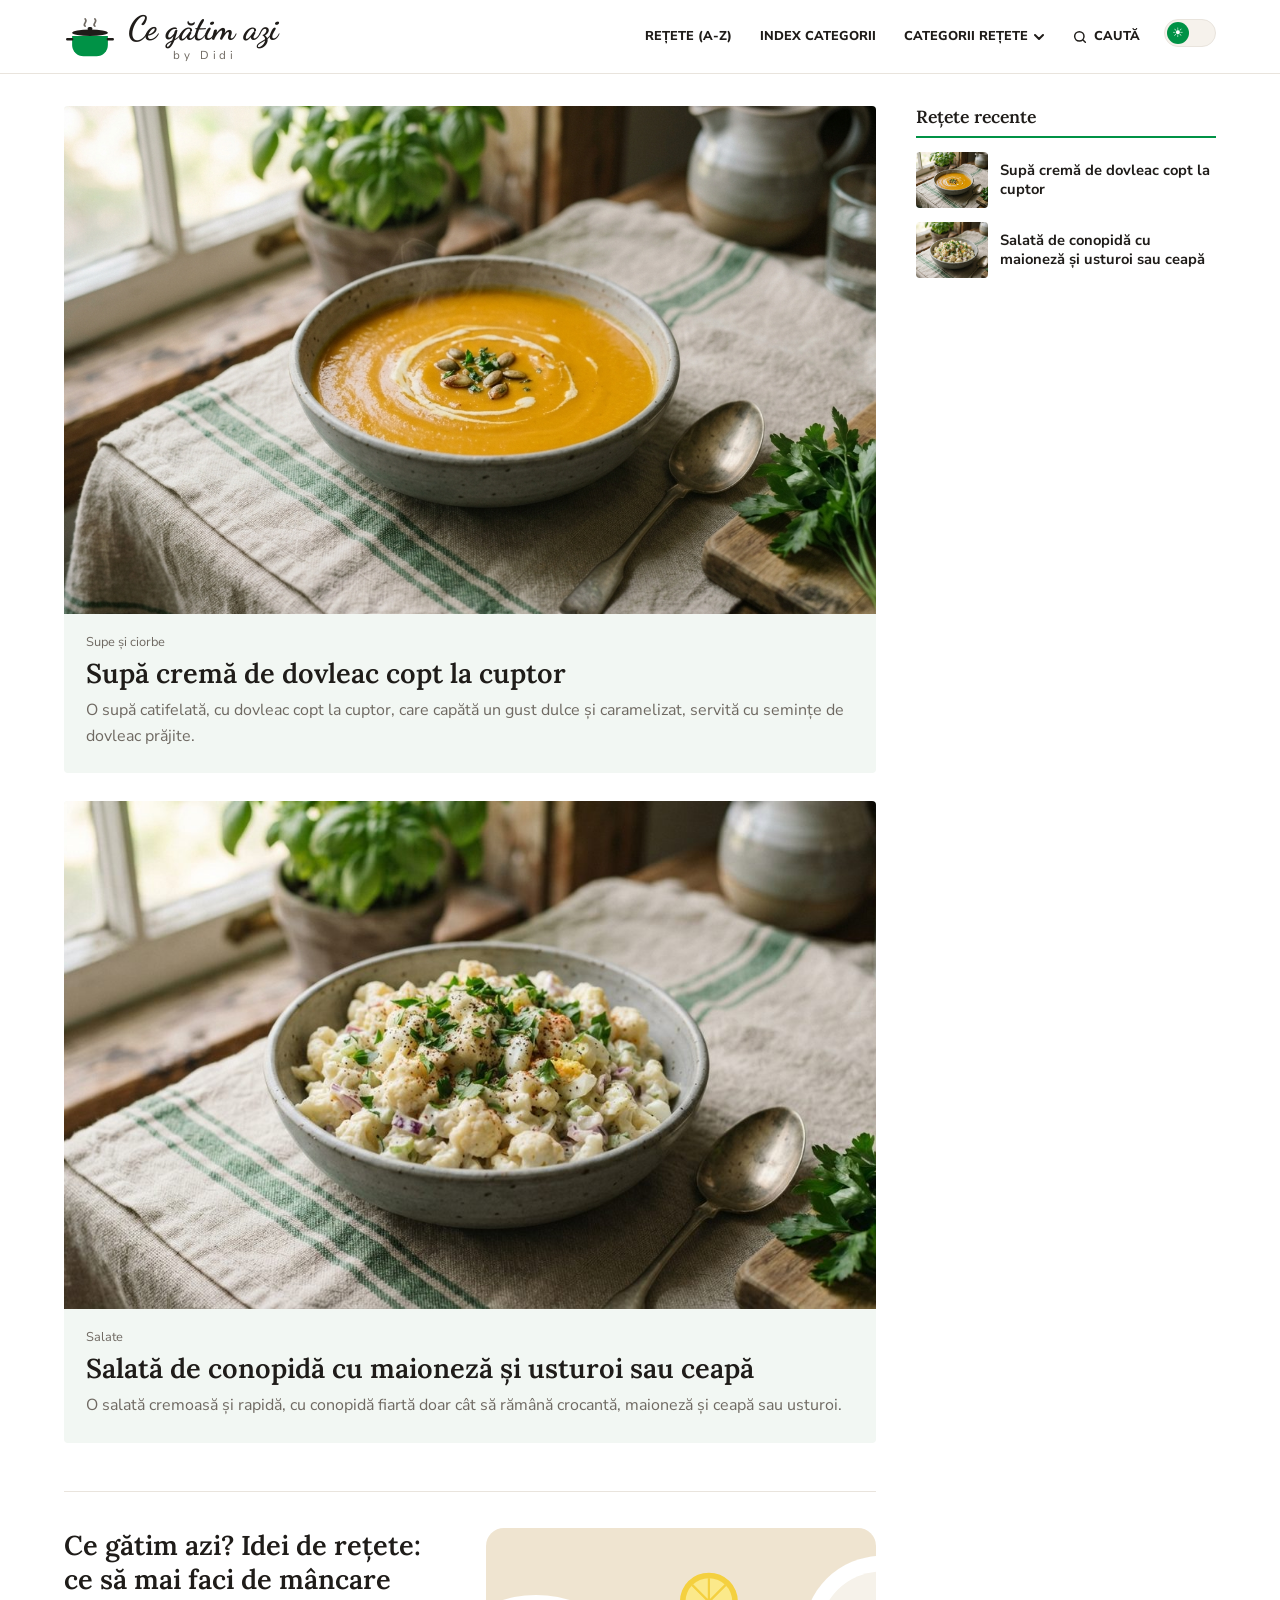
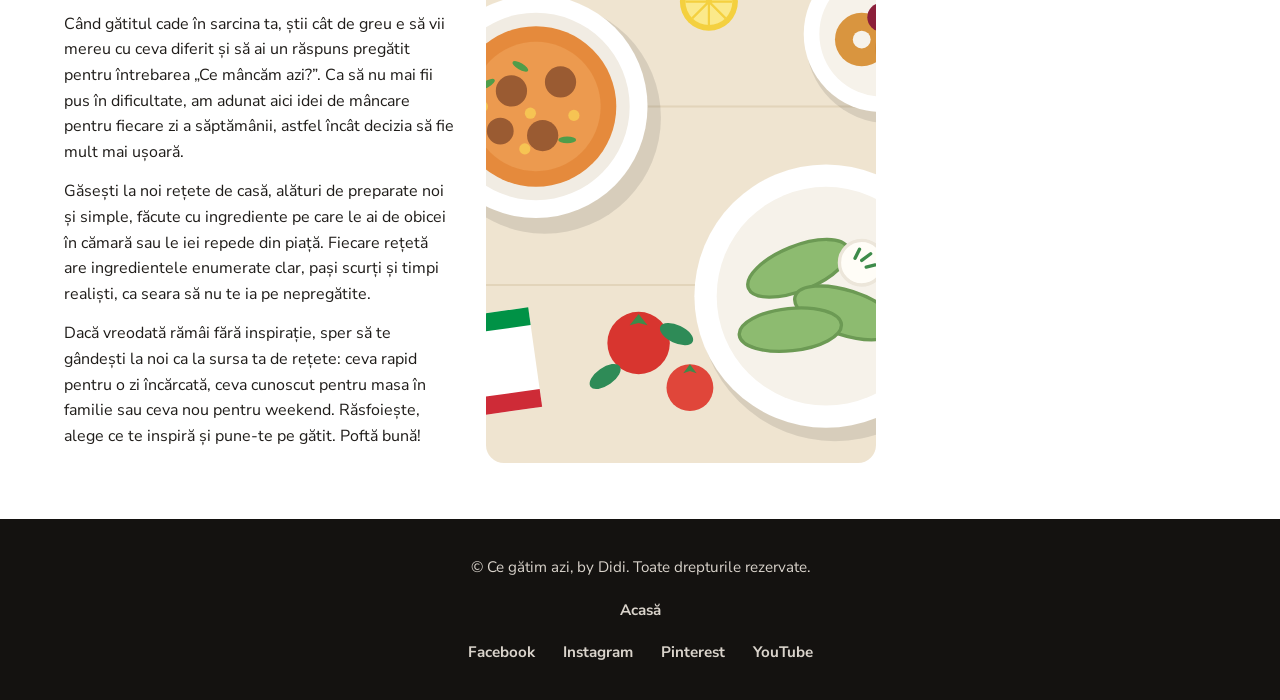
==== commit 3500c2ff: "Add files via upload" ====
--- a/index.html
+++ b/index.html
@@ -51,7 +51,7 @@
         <p>Găsești la noi rețete de casă, alături de preparate noi și simple, făcute cu ingrediente pe care le ai de obicei în cămară sau le iei repede din piață. Fiecare rețetă are ingredientele enumerate clar, pași scurți și timpi realiști, ca seara să nu te ia pe nepregătite.</p>
         <p>Dacă vreodată rămâi fără inspirație, sper să te gândești la noi ca la sursa ta de rețete: ceva rapid pentru o zi încărcată, ceva cunoscut pentru masa în familie sau ceva nou pentru weekend. Răsfoiește, alege ce te inspiră și pune-te pe gătit. Poftă bună!</p>
       </div>
-      <svg viewBox='0 0 600 480' role='img' aria-label='Ilustrație cu mâncare văzută de sus: ciorbă, sarmale, papanași, roșii și un șervet'>
+      <svg viewBox='0 0 600 480' preserveAspectRatio='xMidYMid slice' role='img' aria-label='Ilustrație cu mâncare văzută de sus: ciorbă, sarmale, papanași, roșii și un șervet'>
         <rect width='600' height='480' rx='18' fill='#efe4d0'/>
         <path d='M0 160H600M0 320H600' stroke='#e2d4ba' stroke-width='2'/>
         <g transform='rotate(-8 95 395)'><rect x='20' y='350' width='150' height='90' rx='6' fill='#fff'/><rect x='20' y='350' width='150' height='16' fill='#009246'/><rect x='20' y='424' width='150' height='16' fill='#ce2b37'/></g>
--- a/style.css
+++ b/style.css
@@ -61,13 +61,13 @@
 .recent b{font-size:.92rem;line-height:1.3}
 
 .wrap>main,.wrap>article{grid-column:1;min-width:0}aside{grid-column:2}
-.hero{display:grid;grid-template-columns:1.1fr 1fr;gap:32px;align-items:center;border-top:1px solid var(--line);padding-top:36px;margin-top:48px}
+.hero{display:grid;grid-template-columns:1fr 1fr;gap:32px;align-items:stretch;border-top:1px solid var(--line);padding-top:36px;margin-top:48px}
 .hero h2{font-size:1.7rem;margin:0 0 16px}
 .hero p{max-width:62ch;margin:0 0 14px}
 .hero .lead{font-size:1.15rem}
-.hero svg{width:100%;height:auto;display:block;border-radius:18px}
+.hero svg{width:100%;height:100%;min-height:280px;display:block;border-radius:18px;overflow:hidden}
 .hero .btn{padding:11px 20px;font-size:.95rem;margin-top:6px}
-@media (max-width:900px){.hero{grid-template-columns:1fr}aside{grid-column:1;grid-row:auto}}
+@media (max-width:900px){.hero{grid-template-columns:1fr}.hero svg{height:auto;min-height:0}aside{grid-column:1;grid-row:auto}}
 .shot{aspect-ratio:3/2;background:var(--hover);border:1px dashed var(--line);border-radius:6px;display:grid;place-items:center;color:var(--muted);font-size:.9rem;text-align:center;padding:16px}
 .shot.wide{aspect-ratio:16/10}
 .post figure{margin:22px 0}
@@ -127,3 +127,4 @@
 .pn[hidden],.pager[hidden]{display:none}
 .pn .t,.recent .t{overflow:hidden}
 .pn .t img{width:100%;height:100%;object-fit:cover;display:block}
+[hidden]{display:none!important}
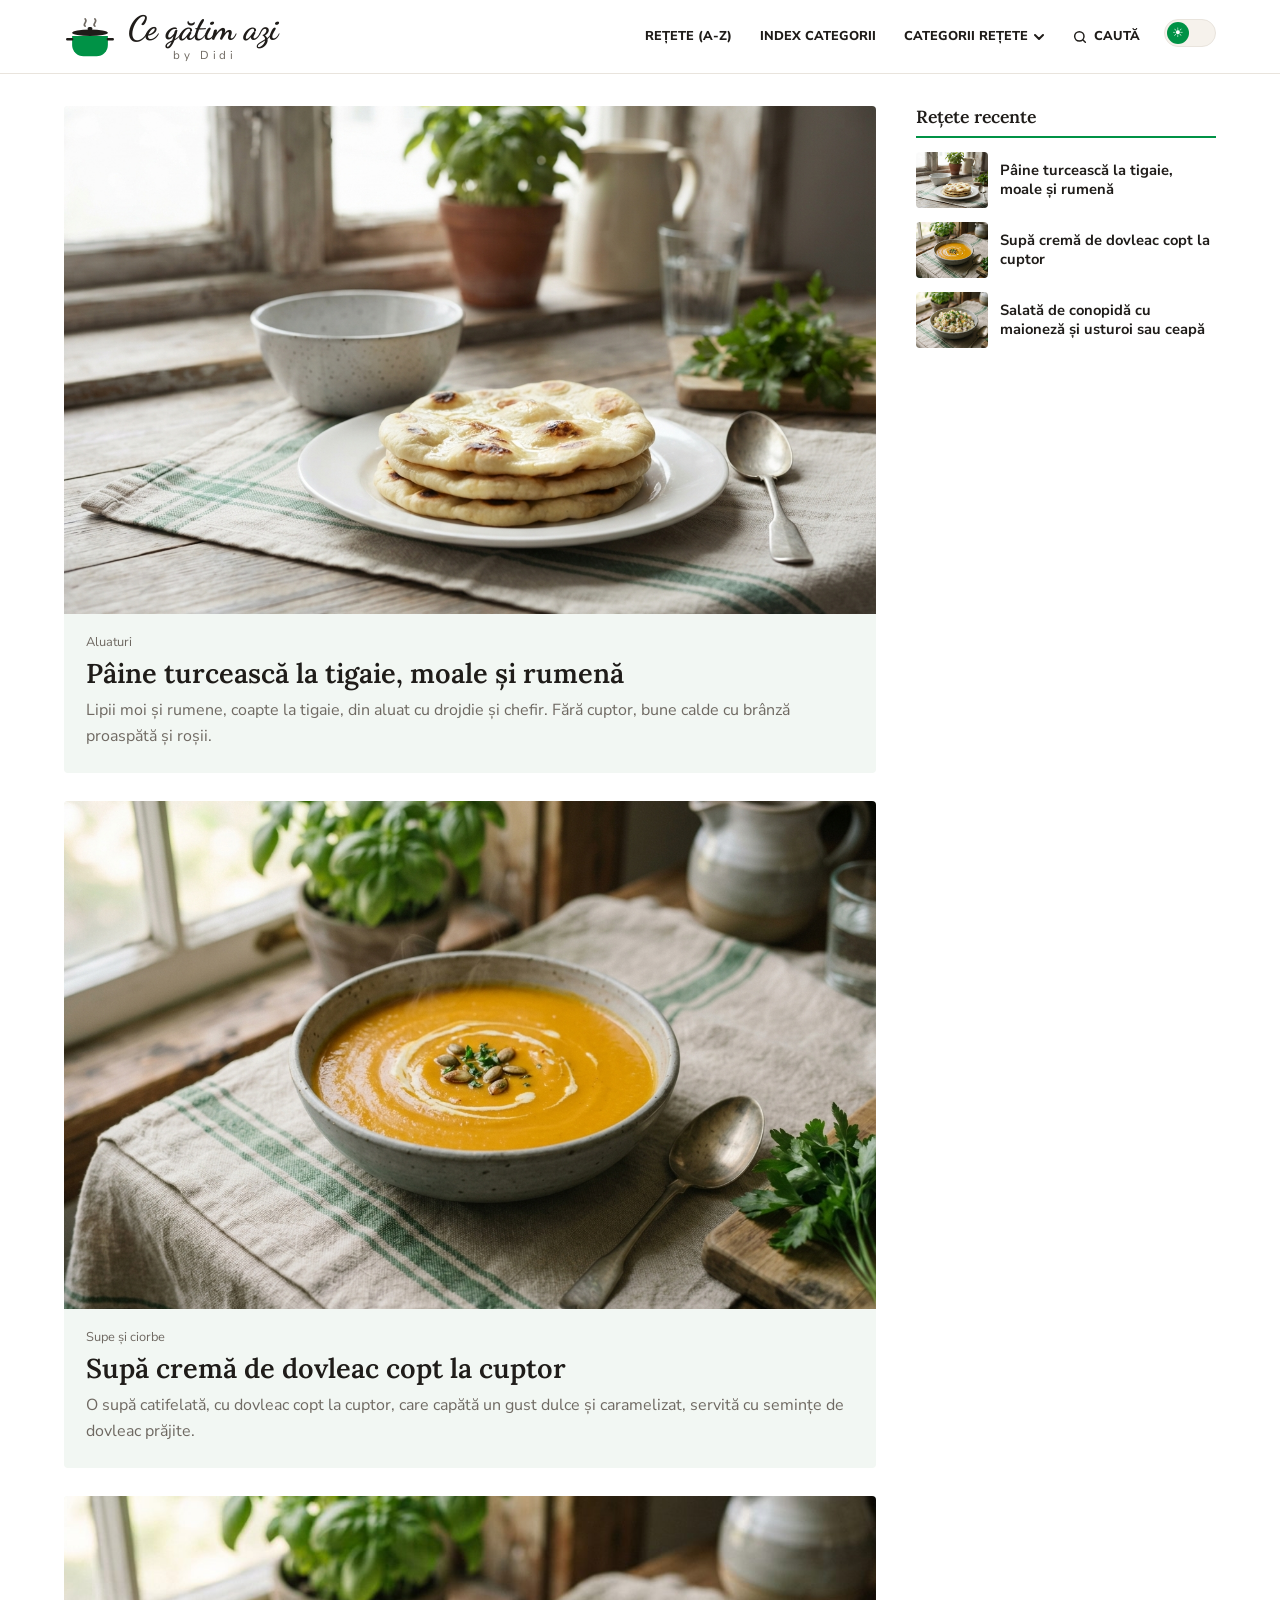
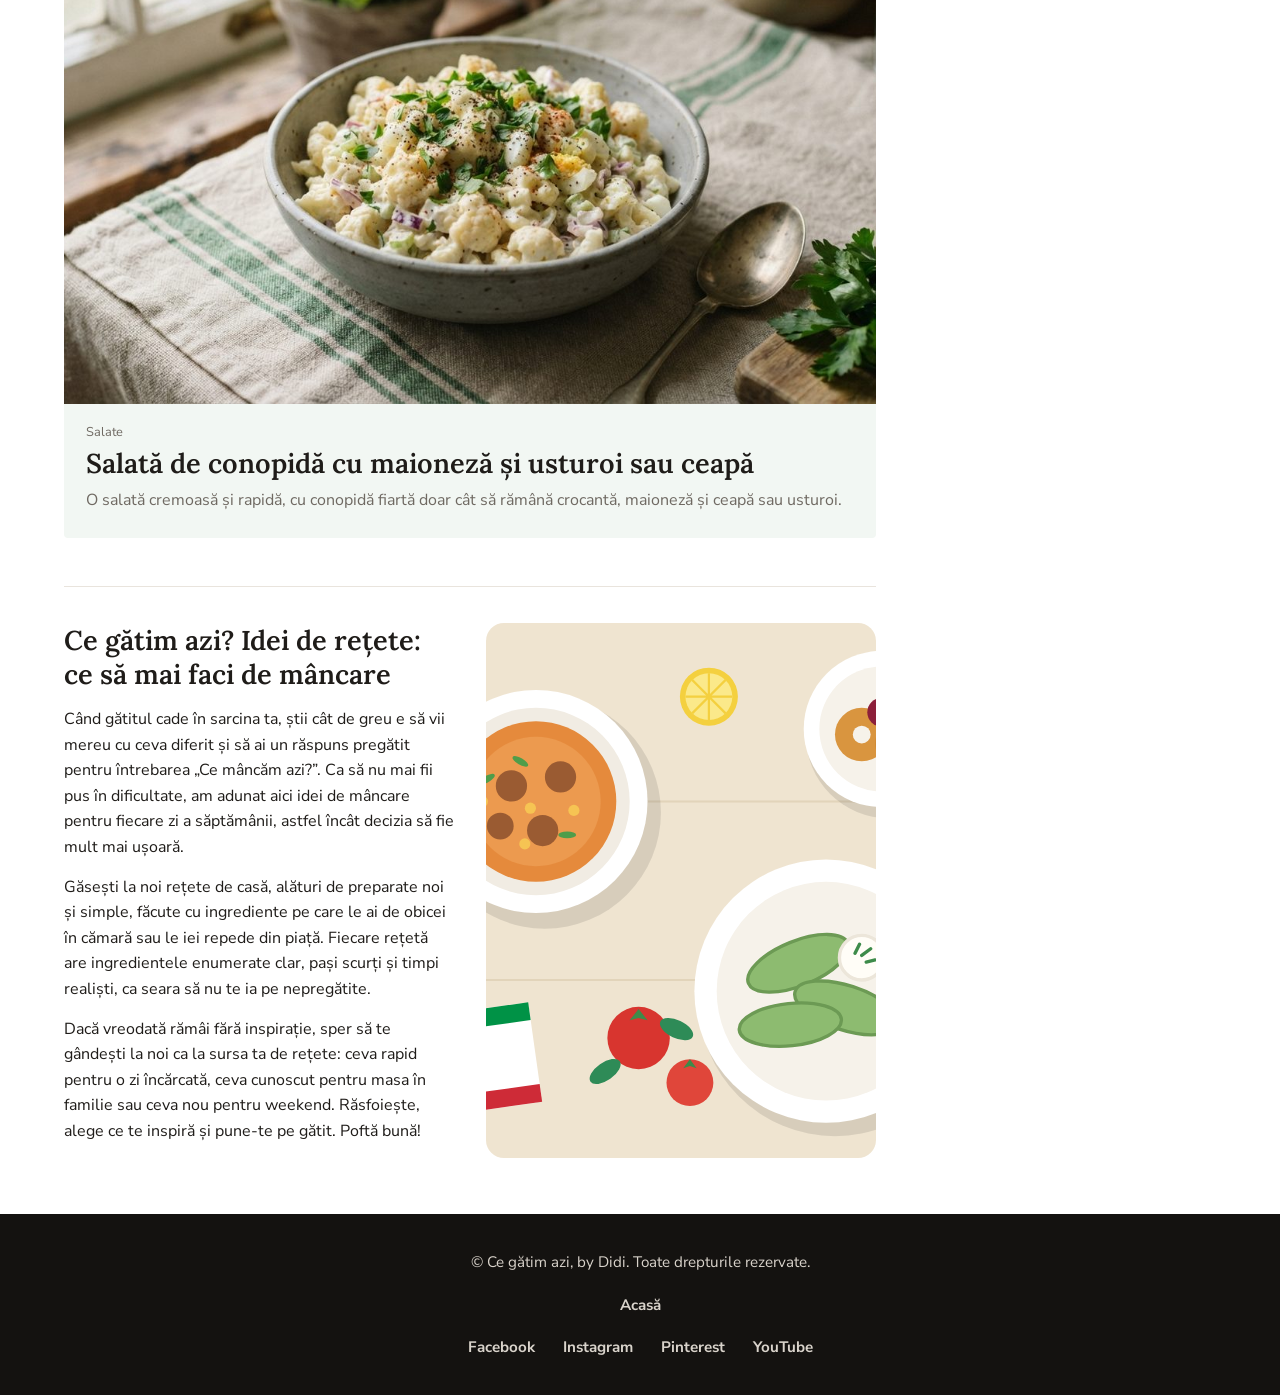
==== commit e54e392d: "Add files via upload" ====
(no text change in the page or its own stylesheets)
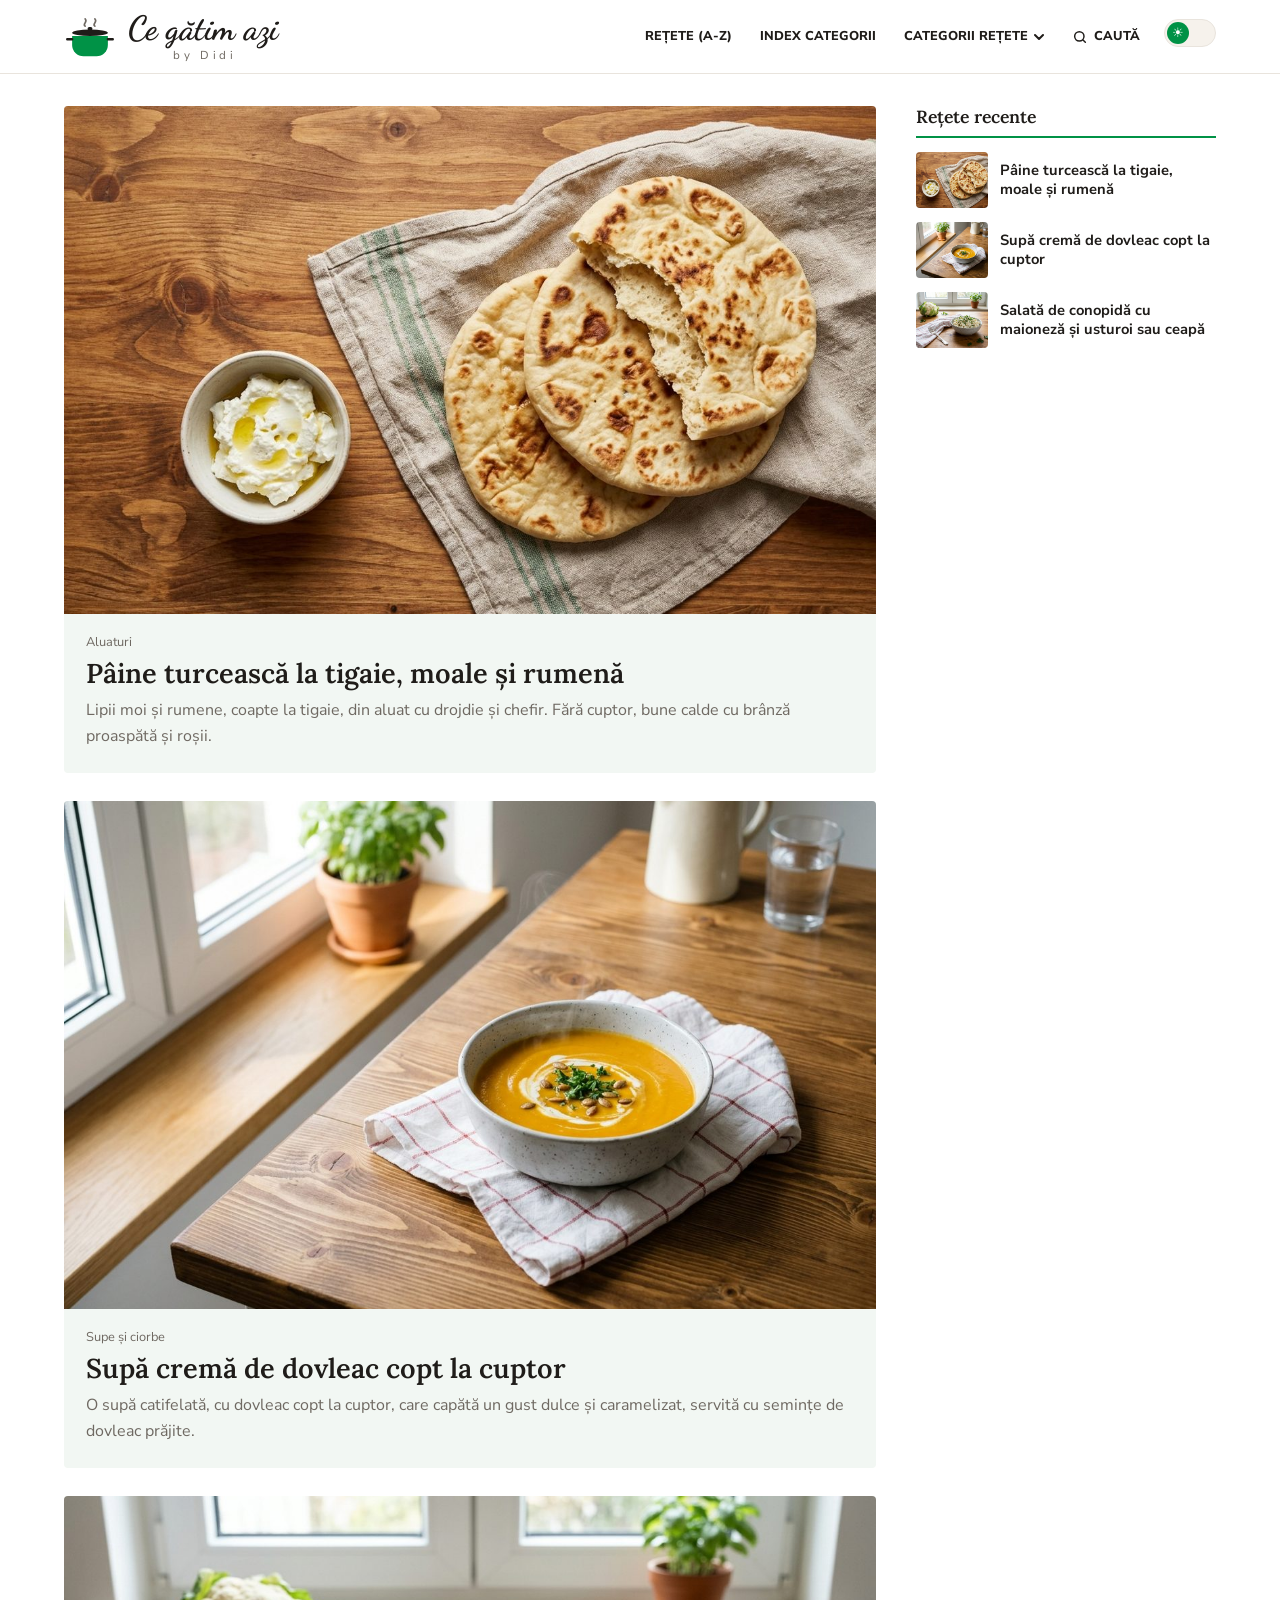
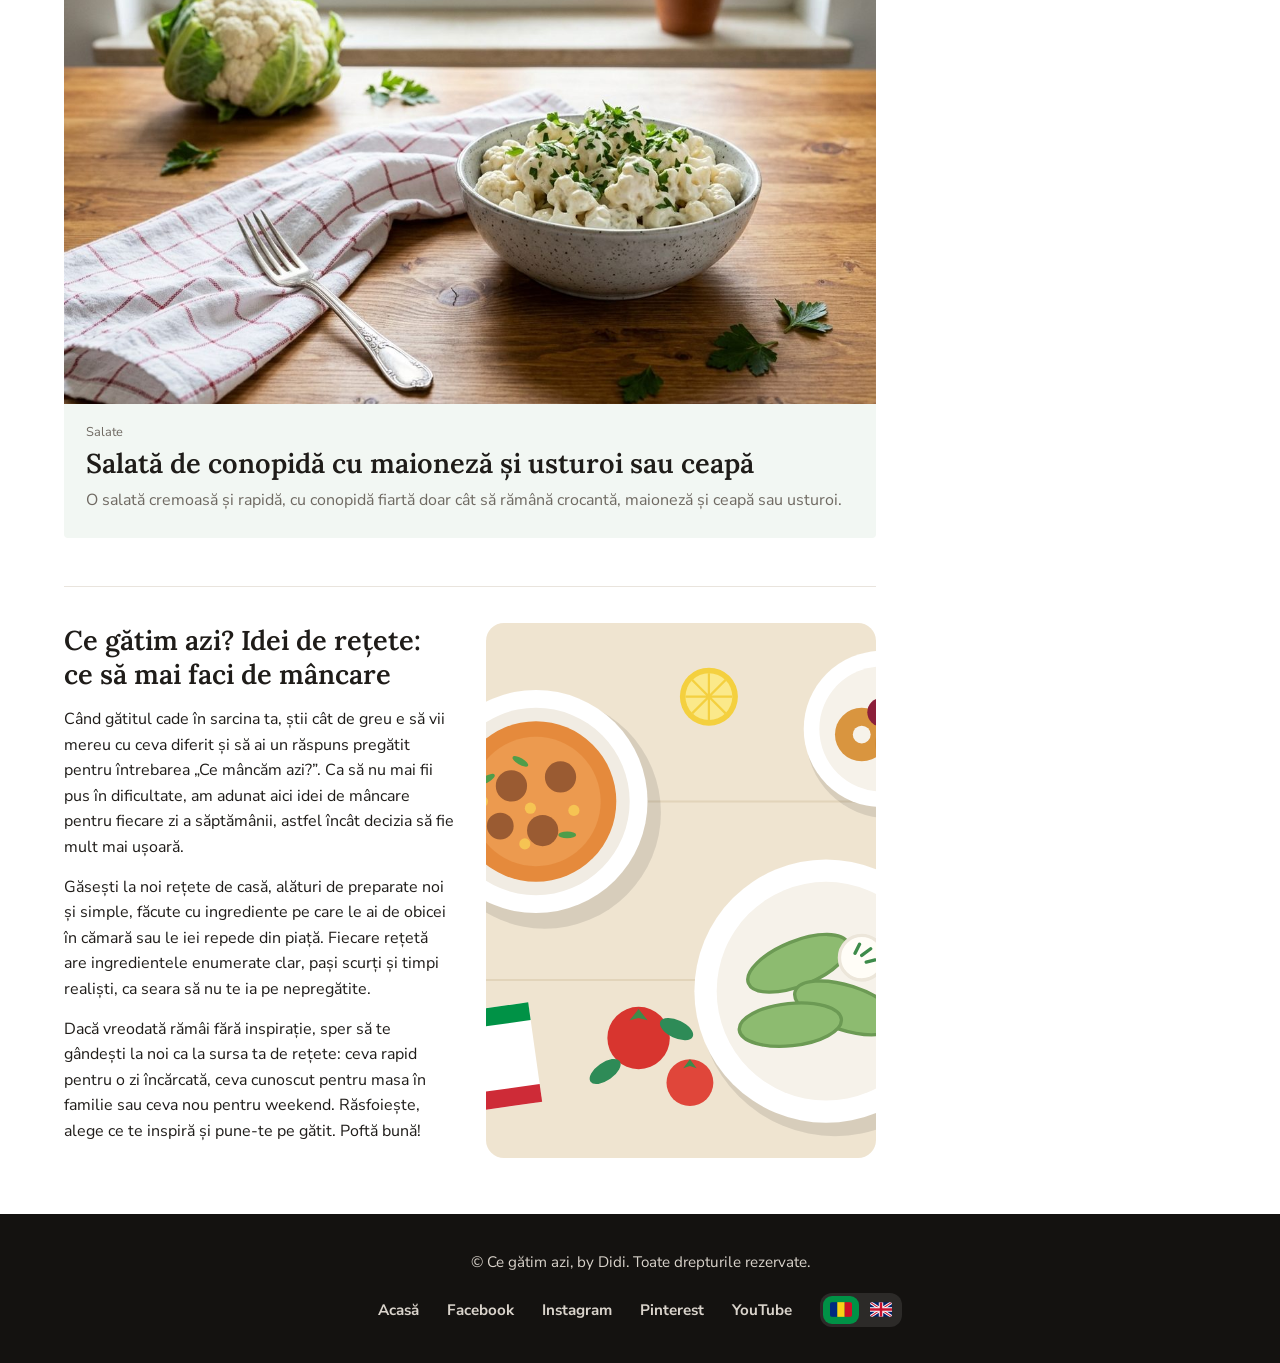
==== commit 197aeb63: "Add files via upload" ====
--- a/index.html
+++ b/index.html
@@ -6,10 +6,9 @@
 <title>Ce gătim azi, by Didi</title>
 <meta name="description" content="Rețete de casă, simple și gustoase, cu ingrediente clare și pași scurți. Ce gătim azi, by Didi.">
 <link rel="canonical" href="https://didiyum.github.io/">
-<!-- Google Analytics (GA4): la publicarea pe GitHub înlocuiește G-XXXXXXXXXX cu ID-ul tău și scoate comentariul.
-<script async src="https://www.googletagmanager.com/gtag/js?id=G-XXXXXXXXXX"></script>
-<script>window.dataLayer=window.dataLayer||[];function gtag(){dataLayer.push(arguments)}gtag('js',new Date());gtag('config','G-XXXXXXXXXX');</script>
--->
+<!-- Google Analytics (GA4) -->
+<script async src="https://www.googletagmanager.com/gtag/js?id=G-481FJ2Q2J7"></script>
+<script>window.dataLayer=window.dataLayer||[];function gtag(){dataLayer.push(arguments)}gtag('js',new Date());gtag('config','G-481FJ2Q2J7');</script>
 <script>try{var t=localStorage.getItem("theme");if(t)document.documentElement.setAttribute("data-theme",t)}catch(e){}</script>
 <link rel="preconnect" href="https://fonts.googleapis.com">
 <link rel="preconnect" href="https://fonts.gstatic.com" crossorigin>
@@ -74,8 +73,7 @@
 </div>
 <footer class="foot">
   <p>© Ce gătim azi, by Didi. Toate drepturile rezervate.</p>
-  <nav aria-label="Linkuri footer"><a href="/">Acasă</a></nav>
-  <nav class="social" aria-label="Rețele sociale"><a href="https://www.facebook.com/" target="_blank" rel="noopener">Facebook</a><a href="https://www.instagram.com/" target="_blank" rel="noopener">Instagram</a><a href="https://www.pinterest.com/" target="_blank" rel="noopener">Pinterest</a><a href="https://www.youtube.com/" target="_blank" rel="noopener">YouTube</a></nav>
+  <nav class="foot-links" aria-label="Linkuri footer"><a href="/">Acasă</a><a href="https://www.facebook.com/" target="_blank" rel="noopener">Facebook</a><a href="https://www.instagram.com/" target="_blank" rel="noopener">Instagram</a><a href="https://www.pinterest.com/" target="_blank" rel="noopener">Pinterest</a><a href="https://www.youtube.com/" target="_blank" rel="noopener">YouTube</a><span class="lang" role="group" aria-label="Limba"><a id="langRo" href="/" class="on" title="Română" aria-label="Română" aria-current="true"><svg viewBox="0 0 3 2" aria-hidden="true"><rect width="1" height="2" fill="#002B7F"/><rect x="1" width="1" height="2" fill="#FCD116"/><rect x="2" width="1" height="2" fill="#CE1126"/></svg></a><a id="langEn" href="#" title="English (traducere automată Google)" aria-label="English" rel="nofollow"><svg viewBox="0 0 60 40" aria-hidden="true"><clipPath id="ukc"><rect width="60" height="40" rx="3"/></clipPath><g clip-path="url(#ukc)"><rect width="60" height="40" fill="#012169"/><path d="M0 0l60 40M60 0L0 40" stroke="#fff" stroke-width="8"/><path d="M0 0l60 40M60 0L0 40" stroke="#C8102E" stroke-width="3"/><path d="M30 0v40M0 20h60" stroke="#fff" stroke-width="12"/><path d="M30 0v40M0 20h60" stroke="#C8102E" stroke-width="7"/></g></svg></a></span></nav>
 </footer>
 <script src="/recipes.js"></script>
 <script src="/app.js" defer></script>
--- a/style.css
+++ b/style.css
@@ -128,3 +128,9 @@
 .pn .t,.recent .t{overflow:hidden}
 .pn .t img{width:100%;height:100%;object-fit:cover;display:block}
 [hidden]{display:none!important}
+
+.foot nav.foot-links{display:flex;flex-wrap:wrap;justify-content:center;align-items:center;gap:12px 28px;margin-bottom:0}
+.lang{display:inline-flex;gap:4px;padding:3px;border-radius:12px;background:rgba(255,255,255,.1)}
+.foot .lang a{display:inline-flex;align-items:center;justify-content:center;width:36px;height:28px;border-radius:9px;padding:0}
+.foot .lang a.on{background:var(--pot)}
+.lang svg{width:22px;height:15px;display:block;border-radius:2px}
